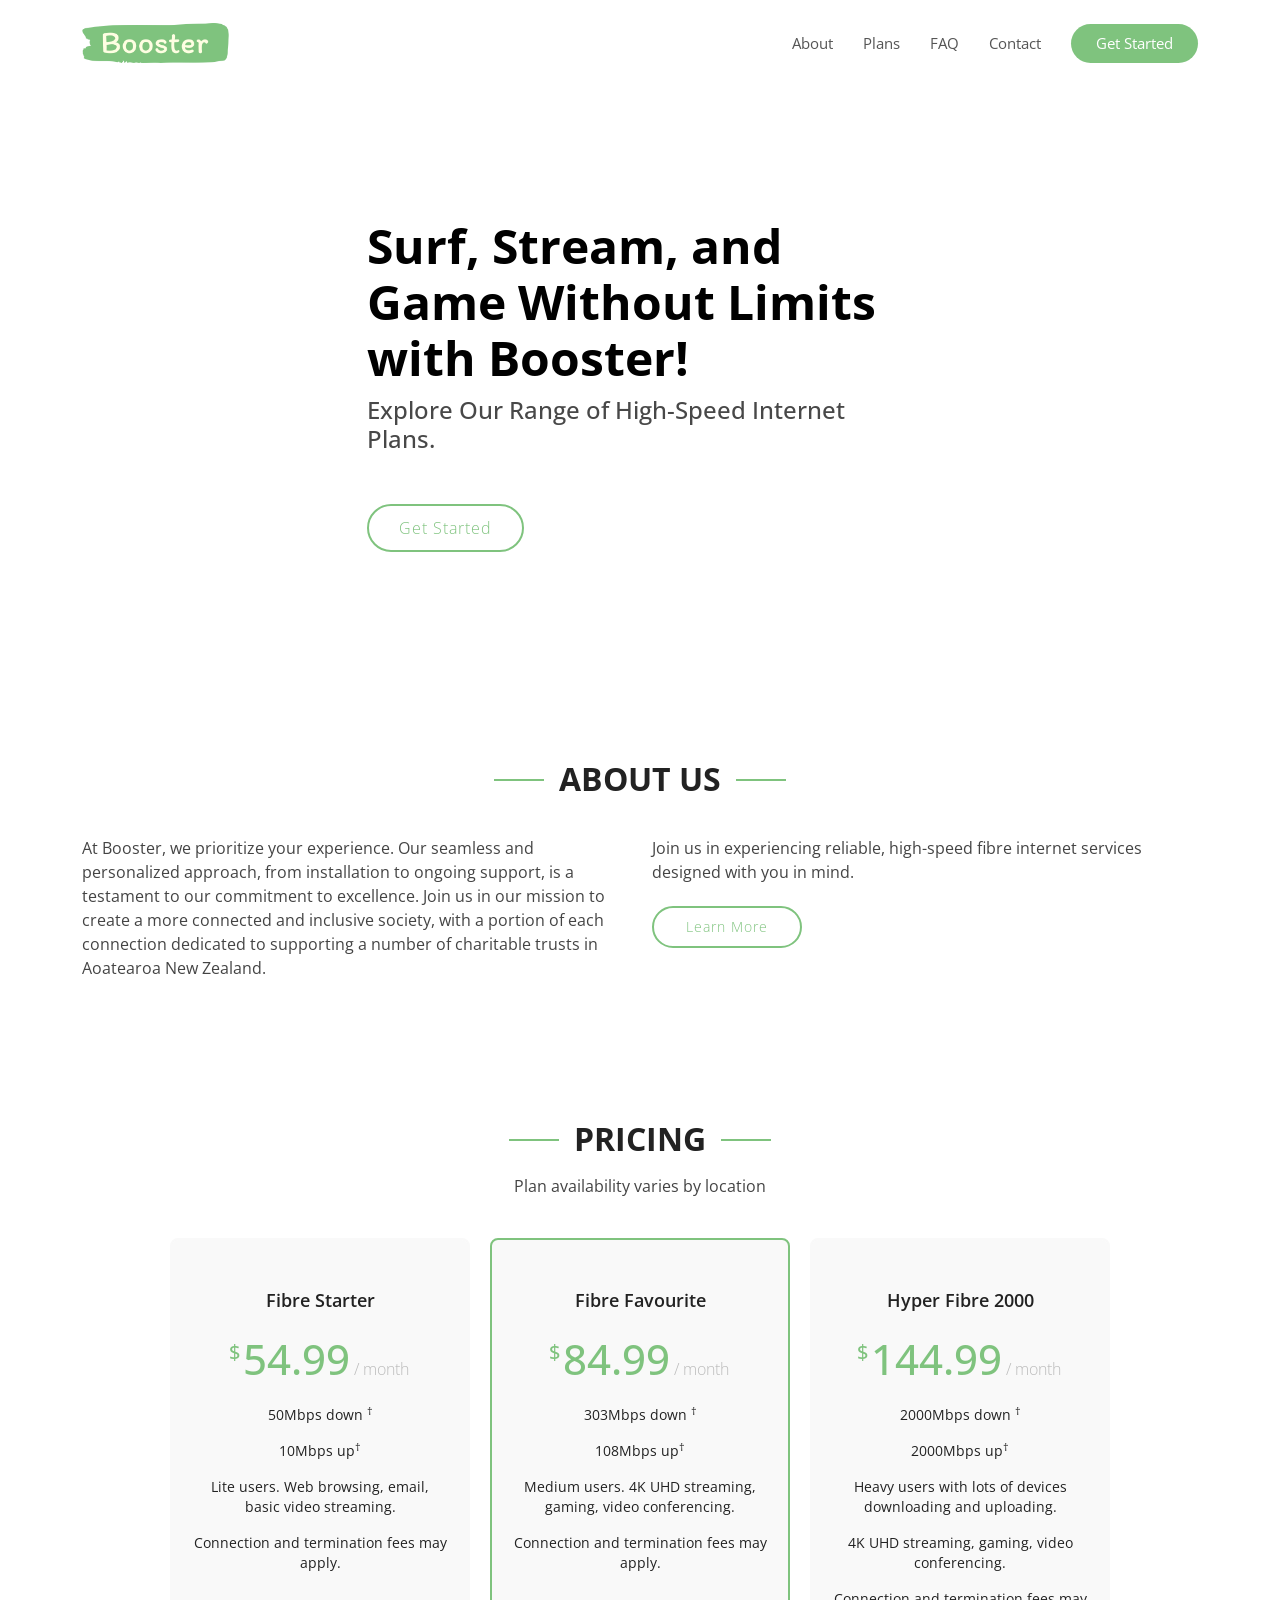
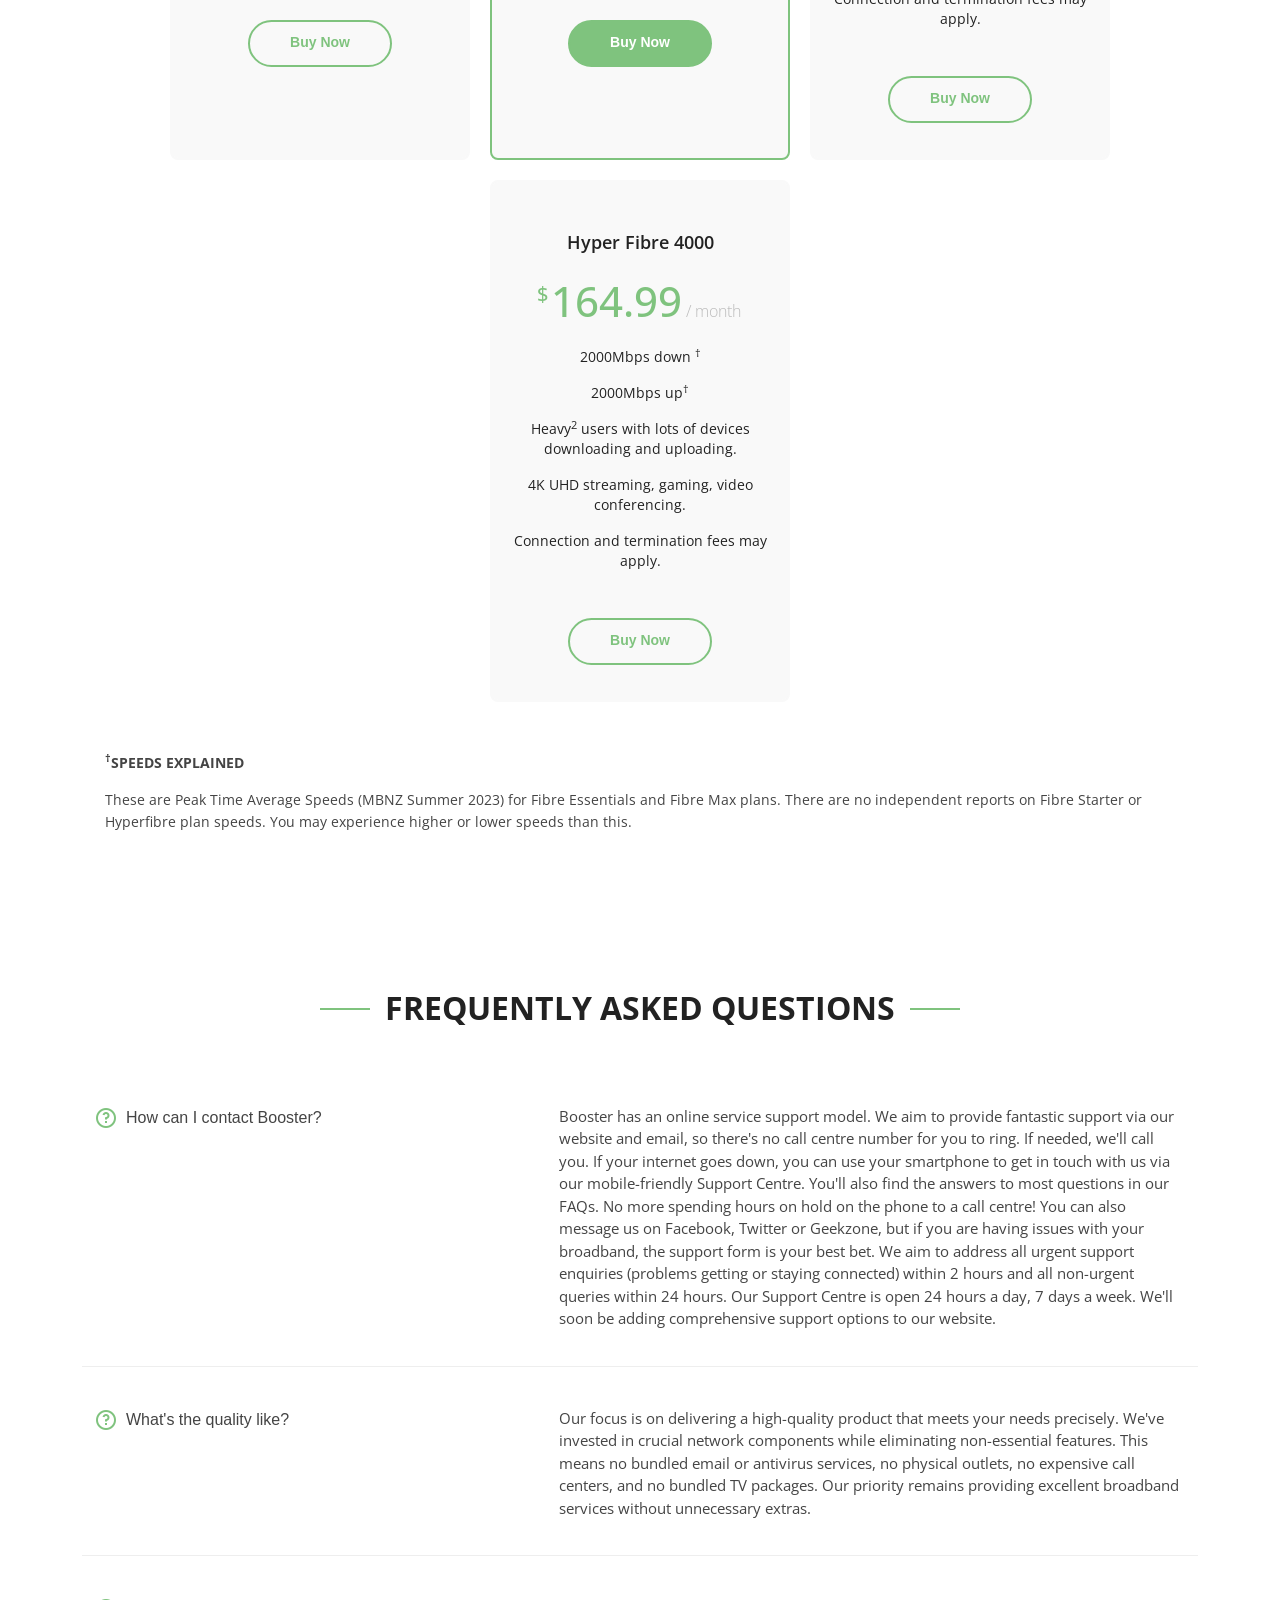
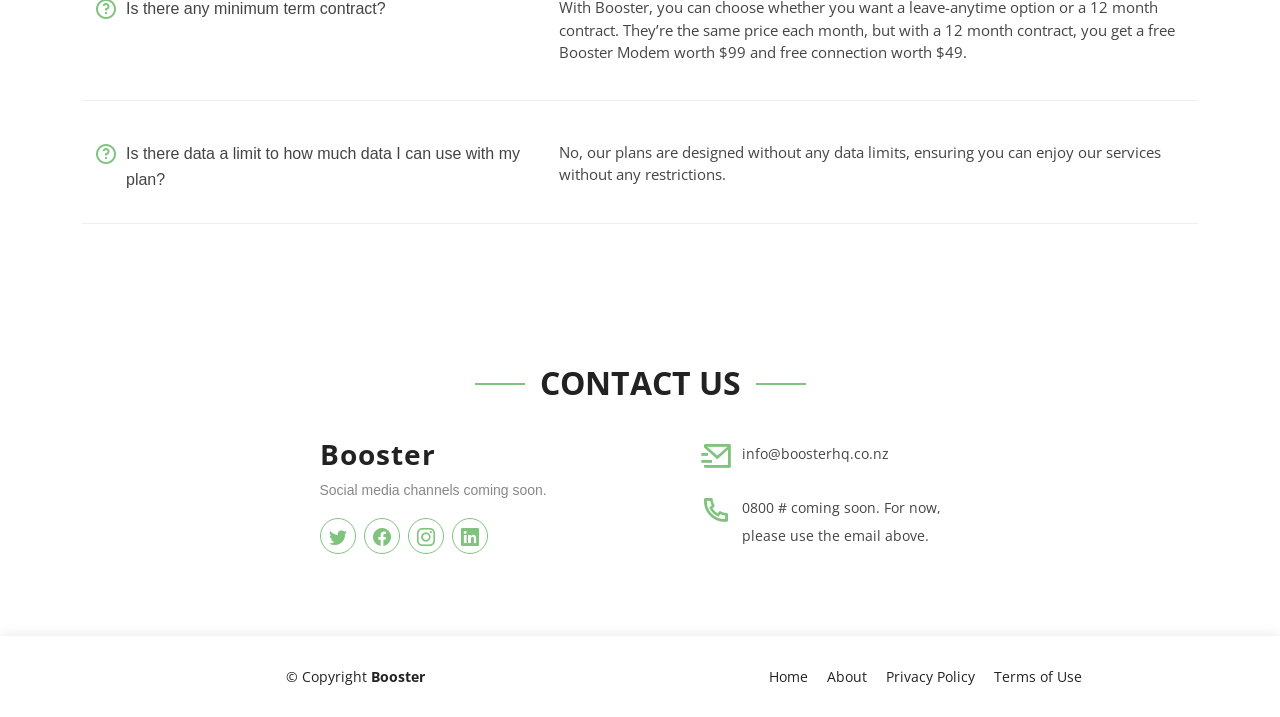
==== index.html @ fa2c6d2f "boiler plate" ====
<!DOCTYPE html>
<html lang="en">

<head>
  <meta charset="utf-8">
  <meta content="width=device-width, initial-scale=1.0" name="viewport">

  <title>Booster</title>
  <meta content="" name="description">
  <meta content="" name="keywords">

  <!-- Favicons -->
  <link href="assets/img/favicon.png" rel="icon">
  <link href="assets/img/apple-touch-icon.png" rel="apple-touch-icon">

  <!-- Google Fonts -->
  <link rel="preconnect" href="https://fonts.googleapis.com">
  <link rel="preconnect" href="https://fonts.gstatic.com" crossorigin>
  <link href="https://fonts.googleapis.com/css2?family=Itim&family=Open+Sans:ital@0;1&display=swap" rel="stylesheet">

  <!-- Vendor CSS Files -->
  <link href="assets/vendor/aos/aos.css" rel="stylesheet">
  <link href="assets/vendor/bootstrap/css/bootstrap.min.css" rel="stylesheet">
  <link href="assets/vendor/bootstrap-icons/bootstrap-icons.css" rel="stylesheet">
  <link href="assets/vendor/boxicons/css/boxicons.min.css" rel="stylesheet">
  <link href="assets/vendor/glightbox/css/glightbox.min.css" rel="stylesheet">
  <link href="assets/vendor/remixicon/remixicon.css" rel="stylesheet">
  <link href="assets/vendor/swiper/swiper-bundle.min.css" rel="stylesheet">

  <!-- Template Main CSS File -->
  <link href="assets/css/style.css" rel="stylesheet">

  <!-- =======================================================
  * Template Name: Booster
  * Updated: Sep 18 2023 with Bootstrap v5.3.2
  * Template URL: https://bootstrapmade.com/Booster-free-bootstrap-template/
  * Author: BootstrapMade.com
  * License: https://bootstrapmade.com/license/
  ======================================================== -->
</head>

<body>

  <!-- ======= Header ======= -->
  <header id="header" class="fixed-top d-flex align-items-center">
    <div class="container d-flex align-items-center justify-content-between">

      <div class="logo">
        <!-- <h1><a href="index.html">Booster</a></h1> -->
        <!-- Uncomment below if you prefer to use an image logo -->
        <a href="index.html"><img src="./assets/img/logo-no-background.png" class="img-fluid"></a>
      </div>

      <nav id="navbar" class="navbar">
        <ul>
          <li><a class="nav-link scrollto" href="#about">About</a></li>
          <li><a class="nav-link scrollto" href="#pricing">Plans</a></li>
          <li><a class="faq scrollto" href="#faq">FAQ</a></li>
          <li><a class="nav-link scrollto" href="#contact">Contact</a></li>
          <li><a class="getstarted scrollto" href="#about">Get Started</a></li>
        </ul>
        <i class="bi bi-list mobile-nav-toggle"></i>
      </nav><!-- .navbar -->

    </div>
  </header><!-- End Header -->

  <!-- ======= Hero Section ======= -->
  <section id="hero" class="d-flex align-items-center">

    <div class="container">
      <div class="row">
        <div class="col-lg-6 pt-5 pt-lg-0 order-2 order-lg-1 d-flex flex-column justify-content-center">
          <h1 data-aos="fade-up">Surf, Stream, and Game Without Limits with Booster!</h1>
          <h2 data-aos="fade-up" data-aos-delay="400">Explore Our Range of High-Speed Internet Plans.</h2>
          <div data-aos="fade-up" data-aos-delay="800">
            <a href="#about" class="btn-get-started scrollto">Get Started</a>
          </div>
        </div>
        <!-- <div class="col-lg-6 order-1 order-lg-2 hero-img" data-aos="fade-left" data-aos-delay="200">
          <img src="assets/img/hero-img.png" class="img-fluid animated" alt="">
        </div> -->
      </div>
    </div>

  </section><!-- End Hero -->

  <main id="main">
    <!-- ======= About Us Section ======= -->
    <section id="about" class="about">
      <div class="container">

        <div class="section-title" data-aos="fade-up">
          <h2>About Us</h2>
        </div>

        <div class="row content">
          <div class="col-lg-6" data-aos="fade-up" data-aos-delay="150">
            <p>
              At Booster, we prioritize your experience. Our seamless and personalized approach, from
              installation to ongoing support, is a testament to our commitment to excellence. Join us in our mission to
              create a more connected and inclusive society, with a portion of each connection dedicated to supporting
              a number of charitable trusts in Aoatearoa New Zealand.
            </p>
            <!-- <ul>
              <li><i class="ri-check-double-line"></i> With a focus on your needs, Booster ensures a
                seamless and personalized experience, from installation to ongoing support.</li>
              <li><i class="ri-check-double-line"></i> Our dedicated customer service team is committed to providing you
                with the best support and assistance throughout your journey with us.</li>
              <li><i class="ri-check-double-line"></i>Join us in our mission to bridge the digital divide and create a
                more inclusive society. With every new connection, we support a charitable trusts, amplifying the
                impact of our services beyond the realm of high-speed fiber internet.</li>
            </ul> -->
          </div>
          <div class="col-lg-6 pt-4 pt-lg-0" data-aos="fade-up" data-aos-delay="300">
            <p>
              <!-- Our seamless approach ensures a
              hassle-free customer journey from installation to ongoing support. -->
              Join us in experiencing reliable,
              high-speed fibre internet services designed with you in mind.
            </p>
            <a href="#" class="btn-learn-more">Learn More</a>
          </div>
        </div>

      </div>
    </section><!-- End About Us Section -->

    <!-- ======= Pricing Section ======= -->
    <section id="pricing" class="pricing">
      <div class="container">
        <div class="section-title">
          <h2>Pricing</h2>
          <p>Plan availability varies by location</p>
        </div>
        <div class="row">

          <div class="box" data-aos="zoom-in-right" data-aos-delay="200">
            <h3>Fibre Starter</h3>
            <h4><sup>$</sup>54.99<span> / month</span></h4>
            <ul>
              <li>50Mbps down <sup>†</sup> </li>
              <li>10Mbps up<sup>†</sup> </li>
              <li>Lite users. Web browsing, email, basic video streaming.</li>
              <li> Connection and termination fees may apply.</li>
            </ul>
            <div class="btn-wrap">
              <a href="#" class="btn-buy">Buy Now</a>
            </div>
          </div>

          <div class="box recommended" data-aos="zoom-in" data-aos-delay="100">
            <h3>Fibre Favourite</h3>
            <h4><sup>$</sup>84.99<span> / month</span></h4>
            <ul>
              <li>303Mbps down <sup>†</sup> </li>
              <li>108Mbps up<sup>†</sup> </li>
              <li>Medium users. 4K UHD streaming, gaming, video conferencing.</li>
              <li>Connection and termination fees may apply.</li>
            </ul>
            <div class="btn-wrap">
              <a href="#" class="btn-buy">Buy Now</a>
            </div>
          </div>

          <div class="box" data-aos="zoom-in" data-aos-delay="100">
            <h3>Hyper Fibre 2000</h3>
            <h4><sup>$</sup>144.99<span> / month</span></h4>
            <ul>
              <li>2000Mbps down <sup>†</sup> </li>
              <li>2000Mbps up<sup>†</sup> </li>
              <li>Heavy users with lots of devices downloading and uploading.</li>
              <li>4K UHD streaming, gaming, video conferencing. </li>
              <li>Connection and termination fees may apply.</li>
            </ul>
            <div class="btn-wrap">
              <a href="#" class="btn-buy">Buy Now</a>
            </div>
          </div>

          <div class="box" data-aos="zoom-in" data-aos-delay="100">
            <h3>Hyper Fibre 4000</h3>
            <h4><sup>$</sup>164.99<span> / month</span></h4>
            <ul>
              <li>2000Mbps down <sup>†</sup> </li>
              <li>2000Mbps up<sup>†</sup> </li>
              <li>Heavy<sup>2</sup> users with lots of devices downloading and uploading.</li>
              <li>4K UHD streaming, gaming, video conferencing. </li>
              <li>Connection and termination fees may apply.</li>
            </ul>
            <div class="btn-wrap">
              <a href="#" class="btn-buy">Buy Now</a>
            </div>
          </div>

        </div>
        <div class="plans-note">
          <p><strong><sup>†</sup>SPEEDS EXPLAINED</strong></p>
          <p>These are Peak Time Average Speeds (MBNZ Summer 2023) for Fibre Essentials and Fibre Max plans. There are
            no independent reports on Fibre Starter or Hyperfibre plan speeds. You may experience higher or lower speeds
            than this.</p>
        </div>
      </div>
    </section>
    <!-- End Pricing Section -->



    <!-- ======= F.A.Q Section ======= -->
    <section id="faq" class="faq">
      <div class="container">

        <div class="section-title" data-aos="fade-up">
          <h2>Frequently Asked Questions</h2>
        </div>

        <div class="row faq-item d-flex align-items-stretch" data-aos="fade-up" data-aos-delay="100">
          <div class="col-lg-5">
            <i class="ri-question-line"></i>
            <h4>How can I contact Booster?</h4>
          </div>
          <div class="col-lg-7">
            <p>
              Booster has an online service support model. We aim to provide fantastic support via our website and
              email, so there's no call centre number for you to ring. If needed, we'll call you.

              If your internet goes down, you can use your smartphone to get in touch with us via our mobile-friendly
              Support Centre. You'll also find the answers to most questions in our FAQs. No more spending hours on hold
              on the phone to a call centre!
              You can also message us on Facebook, Twitter or Geekzone, but if you are having issues with your
              broadband, the support form is your best bet. We aim to address all urgent support enquiries (problems
              getting or staying connected) within 2 hours and all non-urgent queries within 24 hours. Our Support
              Centre is open 24 hours a day, 7 days a week.

              We'll soon be adding comprehensive support options to our website.
            </p>
          </div>
        </div><!-- End F.A.Q Item-->

        <div class="row faq-item d-flex align-items-stretch" data-aos="fade-up" data-aos-delay="200">
          <div class="col-lg-5">
            <i class="ri-question-line"></i>
            <h4>What's the quality like?</h4>
          </div>
          <div class="col-lg-7">
            <p>
              Our focus is on delivering a high-quality product that meets your needs precisely. We've invested in
              crucial network components while eliminating non-essential features. This means no bundled
              email or antivirus services, no physical outlets, no expensive call centers, and no bundled TV packages.
              Our priority remains providing excellent broadband services without unnecessary extras.
            </p>
          </div>
        </div><!-- End F.A.Q Item-->

        <div class="row faq-item d-flex align-items-stretch" data-aos="fade-up" data-aos-delay="300">
          <div class="col-lg-5">
            <i class="ri-question-line"></i>
            <h4>Is there any minimum term contract?</h4>
          </div>
          <div class="col-lg-7">
            <p>
              With Booster, you can choose whether you want a leave-anytime option or a 12 month contract. They’re the
              same price each month, but with a 12 month contract, you get a free Booster Modem worth $99 and free
              connection worth $49.
            </p>
          </div>
        </div><!-- End F.A.Q Item-->

        <div class="row faq-item d-flex align-items-stretch" data-aos="fade-up" data-aos-delay="400">
          <div class="col-lg-5">
            <i class="ri-question-line"></i>
            <h4>Is there data a limit to how much data I can use with my plan?</h4>
          </div>
          <div class="col-lg-7">
            <p>
              No, our plans are designed without any data limits, ensuring you can enjoy our services without any
              restrictions.
            </p>
          </div>
        </div><!-- End F.A.Q Item-->



      </div>
    </section><!-- End F.A.Q Section -->

    <!-- ======= Contact Section ======= -->
    <section id="contact" class="contact">
      <div class="container">

        <div class="section-title" data-aos="fade-up">
          <h2>Contact Us</h2>
        </div>

        <div class="row">

          <div class="col-lg-4 col-md-6" data-aos="fade-up" data-aos-delay="100">
            <div class="contact-about">
              <h3>Booster</h3>
              <p>Social media channels coming soon.</p>
              <div class="social-links">
                <a href="#" class="twitter"><i class="bi bi-twitter"></i></a>
                <a href="#" class="facebook"><i class="bi bi-facebook"></i></a>
                <a href="#" class="instagram"><i class="bi bi-instagram"></i></a>
                <a href="#" class="linkedin"><i class="bi bi-linkedin"></i></a>
              </div>
            </div>
          </div>

          <div class="col-lg-3 col-md-6 mt-4 mt-md-0" data-aos="fade-up" data-aos-delay="200">
            <div class="info">
              <!-- <div>
                <i class="ri-map-pin-line"></i>
                <p>A108 Adam Street<br>New York, NY 535022</p>
              </div> -->

              <div>
                <i class="ri-mail-send-line"></i>
                <p>info@boosterhq.co.nz</p>
              </div>

              <div>
                <i class="ri-phone-line"></i>
                <p>0800 # coming soon. For now, please use the email above.</p>
              </div>

            </div>
          </div>


        </div>

      </div>
    </section><!-- End Contact Section -->

  </main><!-- End #main -->

  <!-- ======= Footer ======= -->
  <footer id="footer">
    <div class="container">
      <div class="row d-flex align-items-center">
        <div class="col-lg-6 text-lg-left text-center">
          <div class="copyright">
            &copy; Copyright <strong>Booster</strong>
          </div>
        </div>
        <div class="col-lg-6">
          <nav class="footer-links text-lg-right text-center pt-2 pt-lg-0">
            <a href="#intro" class="scrollto">Home</a>
            <a href="#about" class="scrollto">About</a>
            <a href="#">Privacy Policy</a>
            <a href="#">Terms of Use</a>
          </nav>
        </div>
      </div>
    </div>
  </footer><!-- End Footer -->

  <a href="#" class="back-to-top d-flex align-items-center justify-content-center"><i
      class="bi bi-arrow-up-short"></i></a>

  <!-- Vendor JS Files -->
  <script src="assets/vendor/purecounter/purecounter_vanilla.js"></script>
  <script src="assets/vendor/aos/aos.js"></script>
  <script src="assets/vendor/bootstrap/js/bootstrap.bundle.min.js"></script>
  <script src="assets/vendor/glightbox/js/glightbox.min.js"></script>
  <script src="assets/vendor/isotope-layout/isotope.pkgd.min.js"></script>
  <script src="assets/vendor/swiper/swiper-bundle.min.js"></script>
  <script src="assets/vendor/php-email-form/validate.js"></script>

  <!-- Template Main JS File -->
  <script src="assets/js/main.js"></script>

</body>

</html>
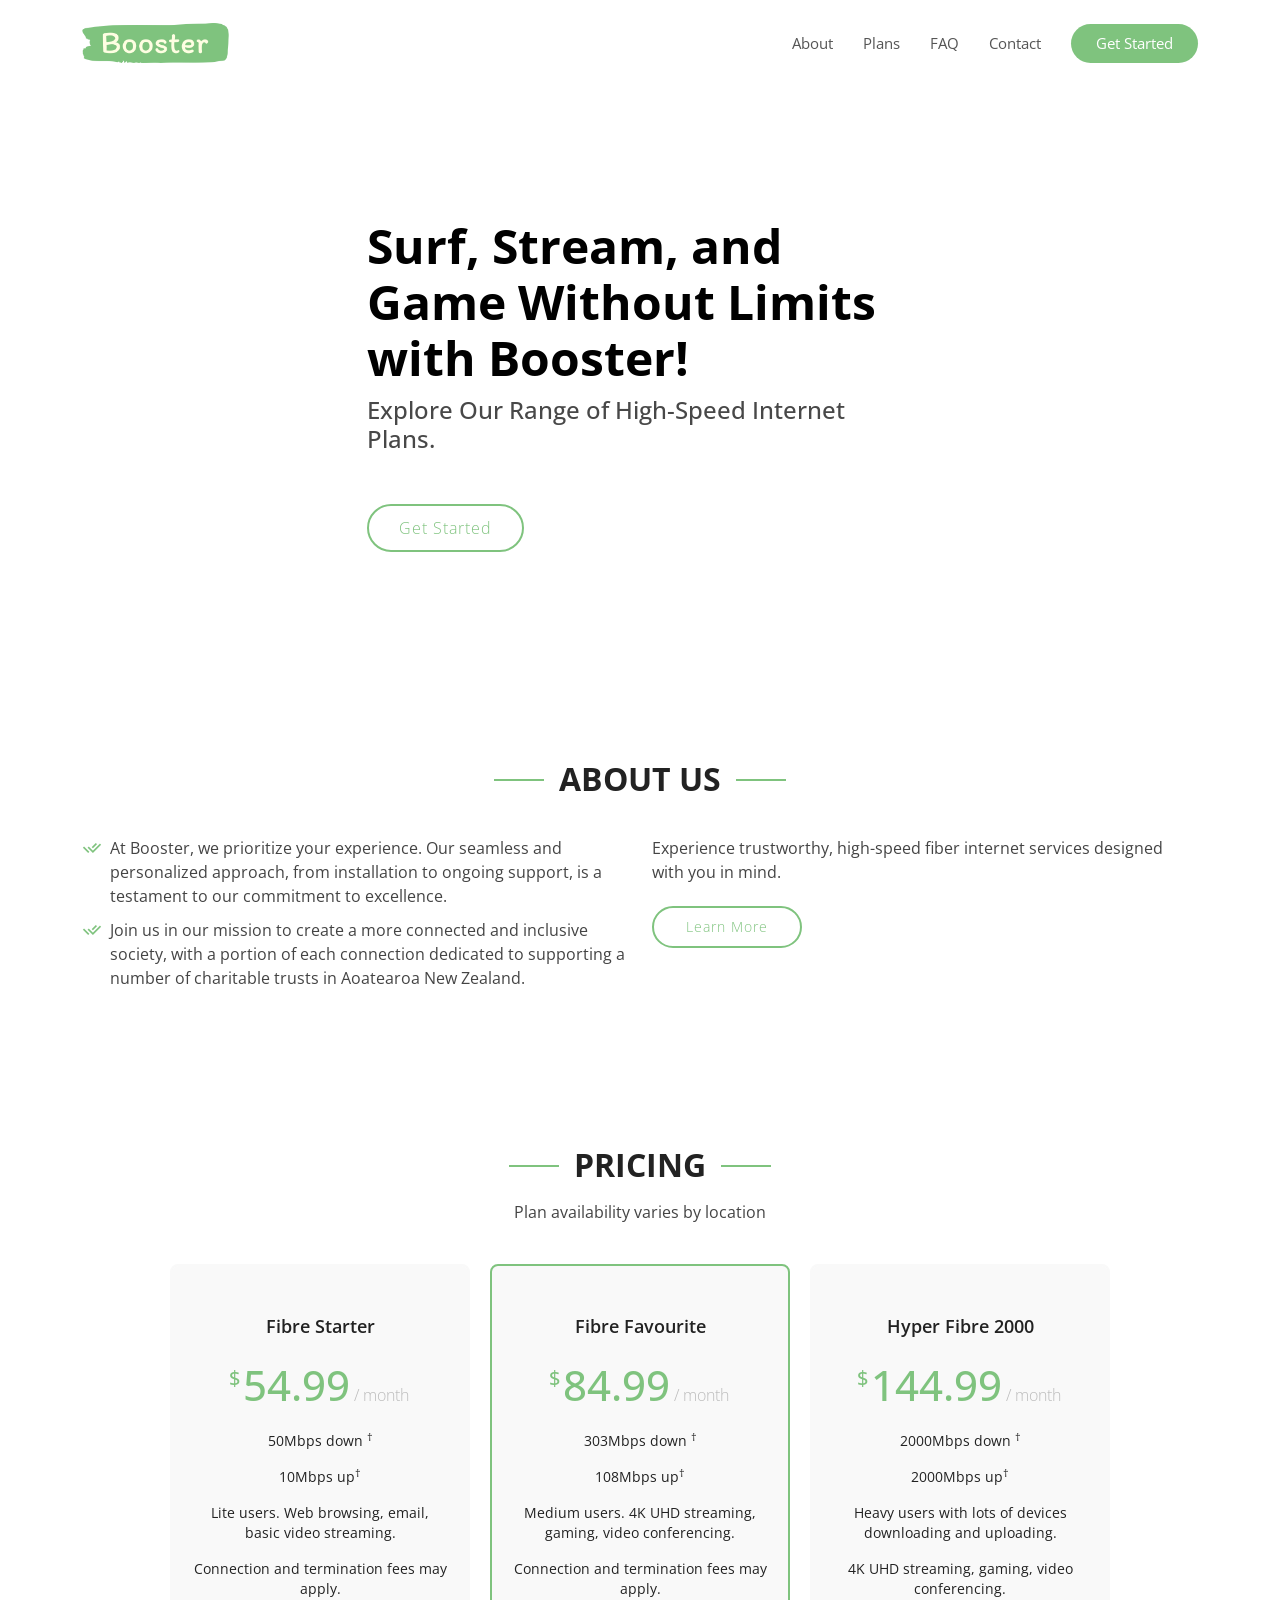
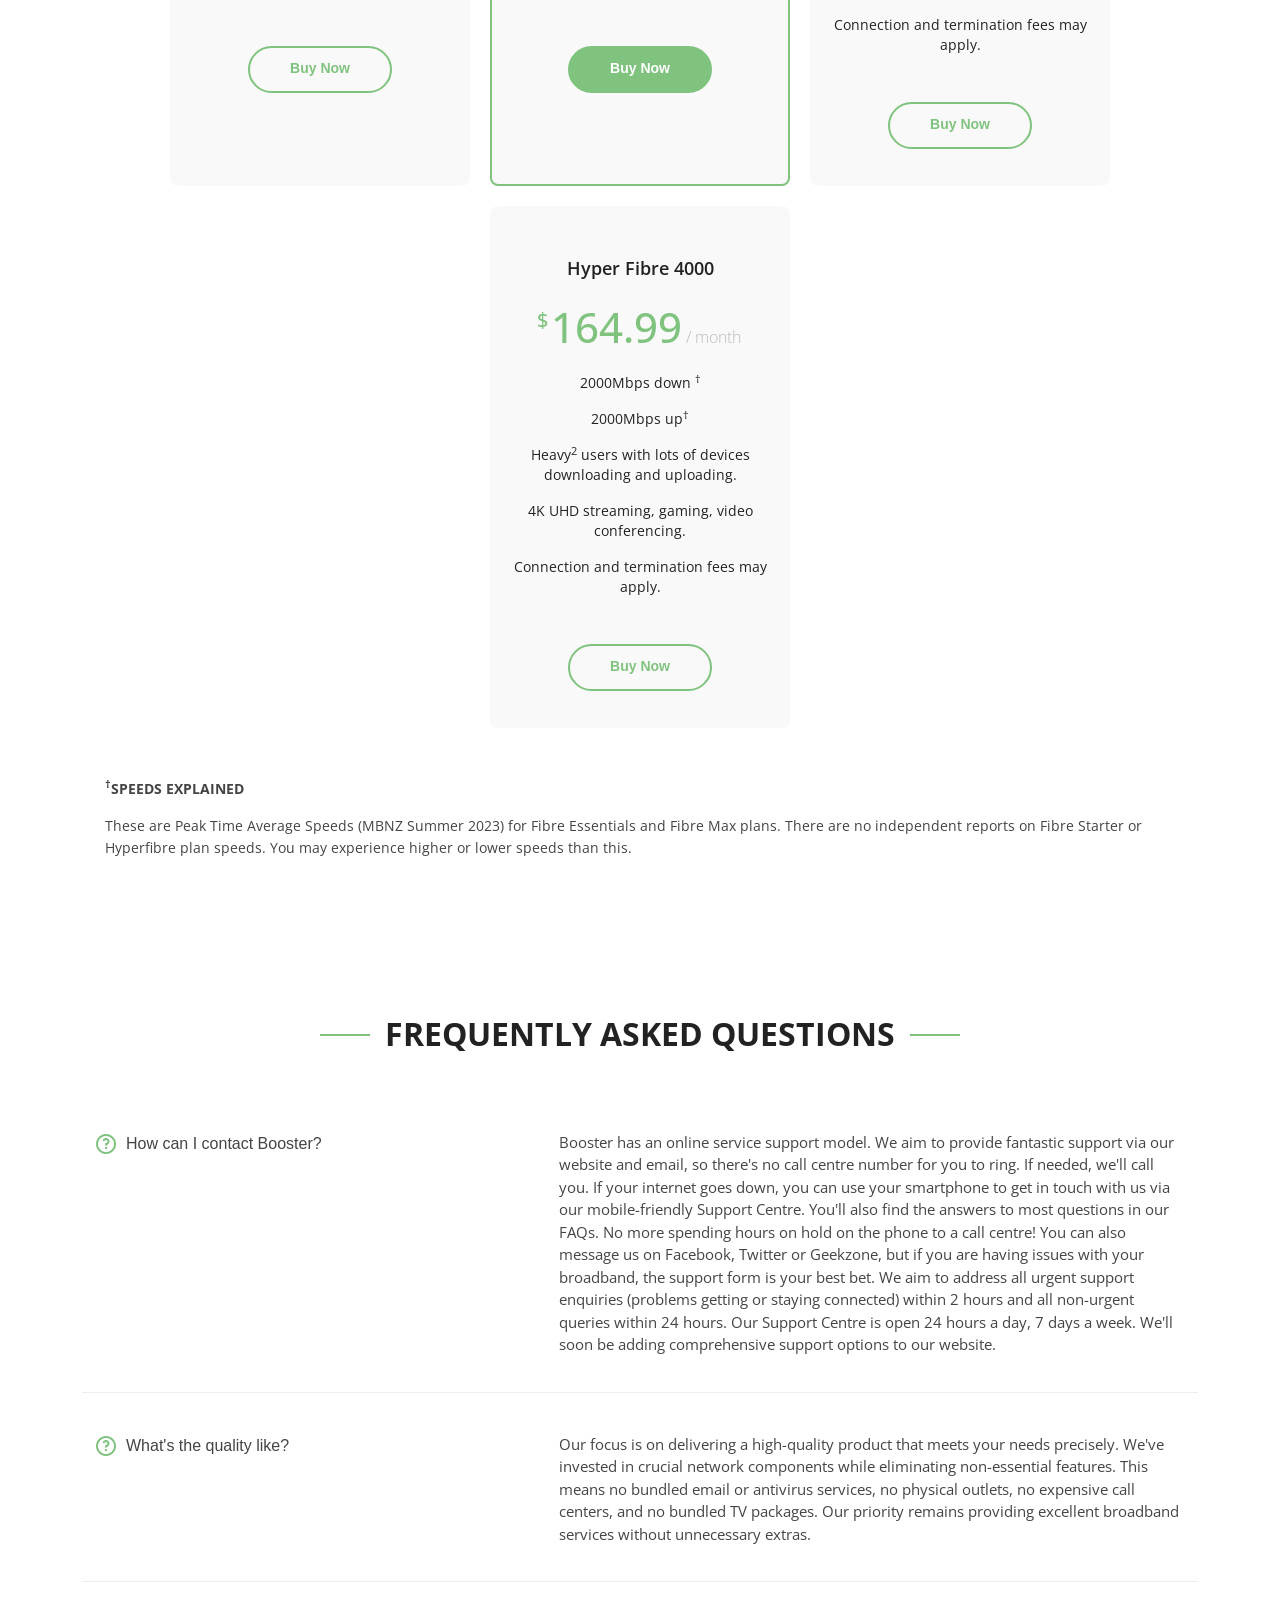
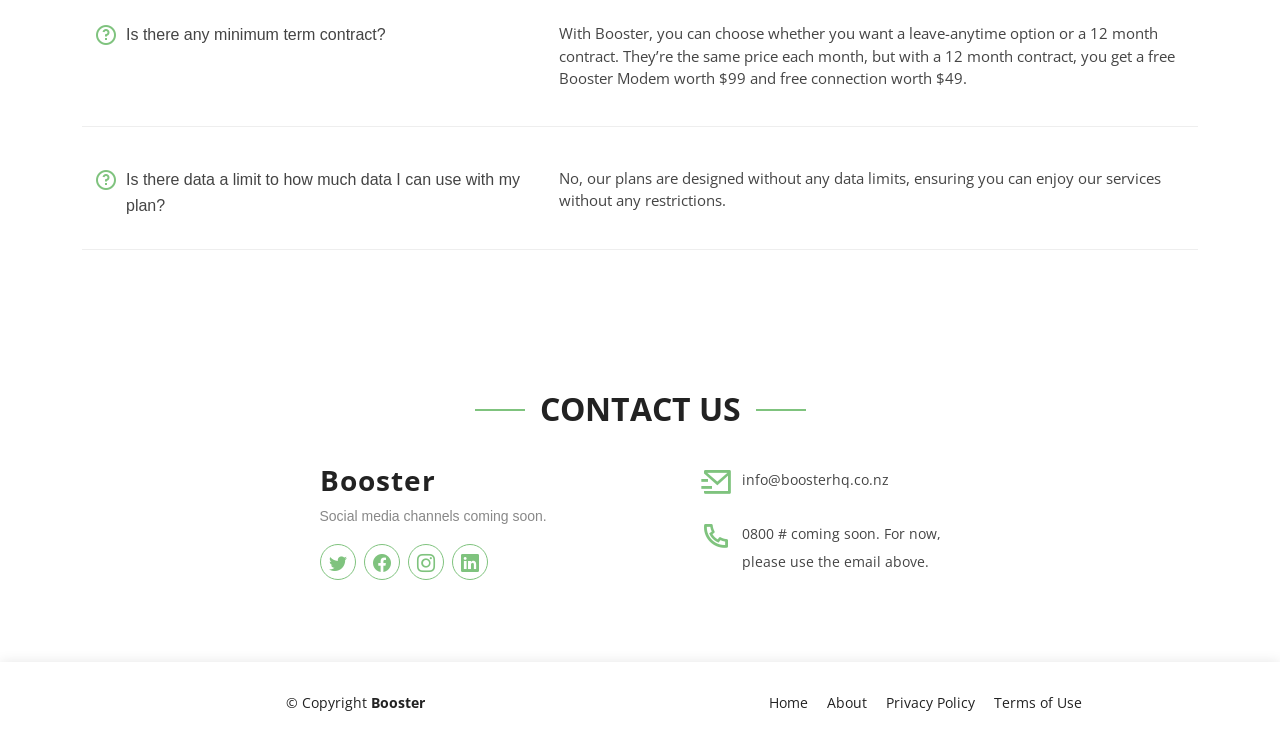
==== commit 9491f20c: "changed about us" ====
--- a/index.html
+++ b/index.html
@@ -57,7 +57,7 @@
           <li><a class="nav-link scrollto" href="#pricing">Plans</a></li>
           <li><a class="faq scrollto" href="#faq">FAQ</a></li>
           <li><a class="nav-link scrollto" href="#contact">Contact</a></li>
-          <li><a class="getstarted scrollto" href="#about">Get Started</a></li>
+          <li><a class="getstarted scrollto" href="#pricing">Get Started</a></li>
         </ul>
         <i class="bi bi-list mobile-nav-toggle"></i>
       </nav><!-- .navbar -->
@@ -74,7 +74,7 @@
           <h1 data-aos="fade-up">Surf, Stream, and Game Without Limits with Booster!</h1>
           <h2 data-aos="fade-up" data-aos-delay="400">Explore Our Range of High-Speed Internet Plans.</h2>
           <div data-aos="fade-up" data-aos-delay="800">
-            <a href="#about" class="btn-get-started scrollto">Get Started</a>
+            <a href="#pricing" class="btn-get-started scrollto">Get Started</a>
           </div>
         </div>
         <!-- <div class="col-lg-6 order-1 order-lg-2 hero-img" data-aos="fade-left" data-aos-delay="200">
@@ -96,30 +96,23 @@
 
         <div class="row content">
           <div class="col-lg-6" data-aos="fade-up" data-aos-delay="150">
-            <p>
-              At Booster, we prioritize your experience. Our seamless and personalized approach, from
-              installation to ongoing support, is a testament to our commitment to excellence. Join us in our mission to
-              create a more connected and inclusive society, with a portion of each connection dedicated to supporting
-              a number of charitable trusts in Aoatearoa New Zealand.
-            </p>
-            <!-- <ul>
-              <li><i class="ri-check-double-line"></i> With a focus on your needs, Booster ensures a
-                seamless and personalized experience, from installation to ongoing support.</li>
-              <li><i class="ri-check-double-line"></i> Our dedicated customer service team is committed to providing you
-                with the best support and assistance throughout your journey with us.</li>
-              <li><i class="ri-check-double-line"></i>Join us in our mission to bridge the digital divide and create a
-                more inclusive society. With every new connection, we support a charitable trusts, amplifying the
-                impact of our services beyond the realm of high-speed fiber internet.</li>
-            </ul> -->
+
+            <ul>
+              <li><i class="ri-check-double-line"></i> At Booster, we prioritize your experience. Our seamless and
+                personalized approach, from
+                installation to ongoing support, is a testament to our commitment to excellence.</li>
+              <li><i class="ri-check-double-line"></i> Join us in our mission to
+                create a more connected and inclusive society, with a portion of each connection dedicated to supporting
+                a number of charitable trusts in Aoatearoa New Zealand.</li>
+            </ul>
           </div>
           <div class="col-lg-6 pt-4 pt-lg-0" data-aos="fade-up" data-aos-delay="300">
             <p>
               <!-- Our seamless approach ensures a
               hassle-free customer journey from installation to ongoing support. -->
-              Join us in experiencing reliable,
-              high-speed fibre internet services designed with you in mind.
-            </p>
-            <a href="#" class="btn-learn-more">Learn More</a>
+              Experience trustworthy, high-speed fiber internet services designed with you in mind.
+            </p>
+            <a href="#pricing" class="btn-learn-more">Learn More</a>
           </div>
         </div>
 
--- a/assets/css/style.css
+++ b/assets/css/style.css
@@ -0,0 +1,1765 @@
+/*--------------------------------------------------------------
+# General
+--------------------------------------------------------------*/
+body {
+  font-family: "Open Sans", sans-serif;
+  color: #444444;
+}
+
+a {
+  color: #7fc37e;
+  text-decoration: none;
+}
+
+a:hover {
+  color: #5faee3;
+  text-decoration: none;
+}
+
+h1,
+h2,
+h3,
+h4,
+h5,
+h6 {
+  font-family: "Open Sans", sans-serif;
+}
+
+/*--------------------------------------------------------------
+# Back to top button
+--------------------------------------------------------------*/
+.back-to-top {
+  position: fixed;
+  visibility: hidden;
+  opacity: 0;
+  right: 15px;
+  bottom: 15px;
+  z-index: 996;
+  background: #7fc37e;
+  width: 40px;
+  height: 40px;
+  border-radius: 4px;
+  transition: all 0.4s;
+}
+
+.back-to-top i {
+  font-size: 28px;
+  color: #fff;
+  line-height: 0;
+}
+
+.back-to-top:hover {
+  background: #98d697;
+  color: #fff;
+}
+
+.back-to-top.active {
+  visibility: visible;
+  opacity: 1;
+}
+
+/*--------------------------------------------------------------
+# Disable AOS delay on mobile
+--------------------------------------------------------------*/
+@media screen and (max-width: 768px) {
+  [data-aos-delay] {
+    transition-delay: 0 !important;
+  }
+}
+
+/*--------------------------------------------------------------
+# Header
+--------------------------------------------------------------*/
+#header {
+  z-index: 997;
+  transition: all 0.5s;
+  padding: 22px 0;
+  background: #fff;
+}
+
+#header.header-scrolled {
+  box-shadow: 0px 2px 15px rgba(0, 0, 0, 0.1);
+  padding: 12px 0;
+}
+
+#header .logo h1 {
+  font-size: 30px;
+  margin: 0;
+  padding: 0;
+  line-height: 1;
+  font-weight: 700;
+  letter-spacing: 1px;
+}
+
+#header .logo h1 a,
+#header .logo h1 a:hover {
+  color: #222222;
+  text-decoration: none;
+}
+
+#header .logo img {
+  padding: 0;
+  margin: 0;
+  max-height: 40px;
+}
+
+/*--------------------------------------------------------------
+# Navigation Menu
+--------------------------------------------------------------*/
+/**
+* Desktop Navigation 
+*/
+.navbar {
+  padding: 0;
+}
+
+.navbar ul {
+  margin: 0;
+  padding: 0;
+  display: flex;
+  list-style: none;
+  align-items: center;
+}
+
+.navbar li {
+  position: relative;
+}
+
+.navbar a,
+.navbar a:focus {
+  display: flex;
+  align-items: center;
+  justify-content: space-between;
+  padding: 10px 0 10px 30px;
+  font-size: 15px;
+  font-weight: 400;
+  color: #555555;
+  white-space: nowrap;
+  transition: 0.3s;
+}
+
+.navbar a i,
+.navbar a:focus i {
+  font-size: 12px;
+  line-height: 0;
+  margin-left: 5px;
+}
+
+.navbar a:hover,
+.navbar .active,
+.navbar .active:focus,
+.navbar li:hover > a {
+  color: #7fc37e;
+}
+
+.navbar .getstarted,
+.navbar .getstarted:focus {
+  background: #7fc37e;
+  padding: 8px 25px;
+  margin-left: 30px;
+  border-radius: 50px;
+  color: #fff;
+}
+
+.navbar .getstarted:hover,
+.navbar .getstarted:focus:hover {
+  color: #fff;
+  background: #7fc37e;
+}
+
+.navbar .dropdown ul {
+  display: block;
+  position: absolute;
+  left: 30px;
+  top: calc(100% + 30px);
+  margin: 0;
+  padding: 10px 0;
+  z-index: 99;
+  opacity: 0;
+  visibility: hidden;
+  background: #fff;
+  box-shadow: 0px 0px 30px rgba(127, 137, 161, 0.25);
+  transition: 0.3s;
+  border-radius: 4px;
+}
+
+.navbar .dropdown ul li {
+  min-width: 200px;
+}
+
+.navbar .dropdown ul a {
+  padding: 10px 20px;
+  font-size: 14px;
+}
+
+.navbar .dropdown ul a i {
+  font-size: 12px;
+}
+
+.navbar .dropdown ul a:hover,
+.navbar .dropdown ul .active:hover,
+.navbar .dropdown ul li:hover > a {
+  color: #7fc37e;
+}
+
+.navbar .dropdown:hover > ul {
+  opacity: 1;
+  top: 100%;
+  visibility: visible;
+}
+
+.navbar .dropdown .dropdown ul {
+  top: 0;
+  left: calc(100% - 30px);
+  visibility: hidden;
+}
+
+.navbar .dropdown .dropdown:hover > ul {
+  opacity: 1;
+  top: 0;
+  left: 100%;
+  visibility: visible;
+}
+
+@media (max-width: 1366px) {
+  .navbar .dropdown .dropdown ul {
+    left: -90%;
+  }
+
+  .navbar .dropdown .dropdown:hover > ul {
+    left: -100%;
+  }
+}
+
+/**
+* Mobile Navigation 
+*/
+.mobile-nav-toggle {
+  color: #222222;
+  font-size: 28px;
+  cursor: pointer;
+  display: none;
+  line-height: 0;
+  transition: 0.5s;
+}
+
+.mobile-nav-toggle.bi-x {
+  color: #fff;
+}
+
+@media (max-width: 991px) {
+  .mobile-nav-toggle {
+    display: block;
+  }
+
+  .navbar ul {
+    display: none;
+  }
+}
+
+.navbar-mobile {
+  position: fixed;
+  overflow: hidden;
+  top: 0;
+  right: 0;
+  left: 0;
+  bottom: 0;
+  background: rgba(9, 9, 9, 0.9);
+  transition: 0.3s;
+  z-index: 999;
+}
+
+.navbar-mobile .mobile-nav-toggle {
+  position: absolute;
+  top: 15px;
+  right: 15px;
+}
+
+.navbar-mobile ul {
+  display: block;
+  position: absolute;
+  top: 55px;
+  right: 15px;
+  bottom: 15px;
+  left: 15px;
+  padding: 10px 0;
+  border-radius: 8px;
+  background-color: #fff;
+  overflow-y: auto;
+  transition: 0.3s;
+}
+
+.navbar-mobile a,
+.navbar-mobile a:focus {
+  padding: 10px 20px;
+  font-size: 15px;
+  color: #222222;
+}
+
+.navbar-mobile a:hover,
+.navbar-mobile .active,
+.navbar-mobile li:hover > a {
+  color: #7fc37e;
+}
+
+.navbar-mobile .getstarted,
+.navbar-mobile .getstarted:focus {
+  margin: 15px;
+}
+
+.navbar-mobile .dropdown ul {
+  position: static;
+  display: none;
+  margin: 10px 20px;
+  padding: 10px 0;
+  z-index: 99;
+  opacity: 1;
+  visibility: visible;
+  background: #fff;
+  box-shadow: 0px 0px 30px rgba(127, 137, 161, 0.25);
+}
+
+.navbar-mobile .dropdown ul li {
+  min-width: 200px;
+}
+
+.navbar-mobile .dropdown ul a {
+  padding: 10px 20px;
+}
+
+.navbar-mobile .dropdown ul a i {
+  font-size: 12px;
+}
+
+.navbar-mobile .dropdown ul a:hover,
+.navbar-mobile .dropdown ul .active:hover,
+.navbar-mobile .dropdown ul li:hover > a {
+  color: #7fc37e;
+}
+
+.navbar-mobile .dropdown > .dropdown-active {
+  display: block;
+}
+
+/*--------------------------------------------------------------
+# Hero Section
+--------------------------------------------------------------*/
+#hero {
+  width: 100%;
+  height: 70vh;
+  margin-top: 70px;
+}
+
+#hero h1 {
+  margin: 0 0 10px 0;
+  font-size: 48px;
+  font-weight: 700;
+  line-height: 56px;
+  color: black;
+}
+
+#hero h2 {
+  color: #484848;
+  margin-bottom: 50px;
+  font-size: 24px;
+}
+
+#hero .btn-get-started {
+  font-family: "Open Sans", sans-serif;
+  font-weight: 300;
+  font-size: 16px;
+  letter-spacing: 1px;
+  display: inline-block;
+  padding: 10px 30px;
+  border-radius: 50px;
+  transition: 0.5s;
+  color: #7fc37e;
+  border: 2px solid #7fc37e;
+}
+
+#hero .btn-get-started:hover {
+  background: #7fc37e;
+  color: #fff;
+}
+
+#hero .animated {
+  animation: up-down 2s ease-in-out infinite alternate-reverse both;
+}
+
+@media (min-width: 1024px) {
+  #hero {
+    background-attachment: fixed;
+  }
+}
+
+@media (max-width: 991px) {
+  #hero {
+    height: 100vh;
+  }
+
+  #hero .animated {
+    animation: none;
+  }
+
+  #hero .hero-img {
+    text-align: center;
+  }
+
+  #hero .hero-img img {
+    width: 50%;
+  }
+}
+
+@media (max-width: 768px) {
+  #hero {
+    margin-top: 20px;
+  }
+
+  #hero h1 {
+    font-size: 28px;
+    line-height: 36px;
+  }
+
+  #hero h2 {
+    font-size: 18px;
+    line-height: 24px;
+    margin-bottom: 30px;
+  }
+
+  #hero .hero-img img {
+    width: 70%;
+  }
+}
+
+@media (max-width: 575px) {
+  #hero .hero-img img {
+    width: 80%;
+  }
+}
+
+@keyframes up-down {
+  0% {
+    transform: translateY(10px);
+  }
+
+  100% {
+    transform: translateY(-10px);
+  }
+}
+
+/*--------------------------------------------------------------
+# Sections General
+--------------------------------------------------------------*/
+section {
+  padding: 60px 0;
+  overflow: hidden;
+}
+
+.section-bg {
+  background-color: #f7fbfe;
+}
+
+.section-title {
+  text-align: center;
+  padding-bottom: 30px;
+}
+
+.section-title h2 {
+  font-size: 32px;
+  font-weight: bold;
+  text-transform: uppercase;
+  position: relative;
+  color: #222222;
+}
+
+.section-title h2::before,
+.section-title h2::after {
+  content: "";
+  width: 50px;
+  height: 2px;
+  background: #7fc37e;
+  display: inline-block;
+}
+
+.section-title h2::before {
+  margin: 0 15px 10px 0;
+}
+
+.section-title h2::after {
+  margin: 0 0 10px 15px;
+}
+
+.section-title p {
+  margin: 15px 0 0 0;
+}
+
+/*--------------------------------------------------------------
+# Clients
+--------------------------------------------------------------*/
+.clients {
+  background: #f3f9fd;
+  padding: 10px 0;
+  text-align: center;
+}
+
+.clients .col-lg-2 {
+  display: flex;
+  align-items: center;
+  justify-content: center;
+}
+
+.clients img {
+  width: 50%;
+  filter: grayscale(100);
+  transition: all 0.4s ease-in-out;
+  display: inline-block;
+  padding: 10px 0;
+}
+
+.clients img:hover {
+  filter: none;
+  transform: scale(1.1);
+}
+
+@media (max-width: 768px) {
+  .clients img {
+    width: 40%;
+  }
+}
+
+@media (max-width: 575px) {
+  .clients img {
+    width: 30%;
+  }
+}
+
+/*--------------------------------------------------------------
+# About Us
+--------------------------------------------------------------*/
+.about .content h3 {
+  font-weight: 600;
+  font-size: 26px;
+}
+
+.about .content ul {
+  list-style: none;
+  padding: 0;
+}
+
+.about .content ul li {
+  padding-left: 28px;
+  position: relative;
+}
+
+.about .content ul li + li {
+  margin-top: 10px;
+}
+
+.about .content ul i {
+  position: absolute;
+  left: 0;
+  top: 2px;
+  font-size: 20px;
+  color: #7fc37e;
+  line-height: 1;
+}
+
+.about .content p:last-child {
+  margin-bottom: 0;
+}
+
+.about .content .btn-learn-more {
+  font-family: "Open Sans", sans-serif;
+  font-weight: 200;
+  font-size: 14px;
+  letter-spacing: 1px;
+  display: inline-block;
+  padding: 12px 32px;
+  border-radius: 50px;
+  transition: 0.3s;
+  line-height: 1;
+  color: #7fc37e;
+  animation-delay: 0.8s;
+  margin-top: 6px;
+  border: 2px solid #7fc37e;
+}
+
+.about .content .btn-learn-more:hover {
+  background: #7fc37e;
+  color: #fff;
+  text-decoration: none;
+}
+
+/*--------------------------------------------------------------
+# Counts
+--------------------------------------------------------------*/
+.counts {
+  padding-top: 0;
+}
+
+.counts .content {
+  padding: 0;
+}
+
+.counts .content h3 {
+  font-weight: 700;
+  font-size: 34px;
+  color: #222222;
+}
+
+.counts .content p {
+  margin-bottom: 0;
+}
+
+.counts .content .count-box {
+  padding: 20px 0;
+  width: 100%;
+}
+
+.counts .content .count-box i {
+  display: block;
+  font-size: 36px;
+  color: #7fc37e;
+  float: left;
+  line-height: 0;
+}
+
+.counts .content .count-box span {
+  font-size: 36px;
+  line-height: 30px;
+  display: block;
+  font-weight: 700;
+  color: #222222;
+  margin-left: 50px;
+}
+
+.counts .content .count-box p {
+  padding: 15px 0 0 0;
+  margin: 0 0 0 50px;
+  font-family: "Raleway", sans-serif;
+  font-size: 14px;
+  color: #484848;
+}
+
+.counts .content .count-box a {
+  font-weight: 600;
+  display: block;
+  margin-top: 20px;
+  color: #484848;
+  font-size: 15px;
+  font-family: "Poppins", sans-serif;
+  transition: ease-in-out 0.3s;
+}
+
+.counts .content .count-box a:hover {
+  color: #6f6f6f;
+}
+
+@media (max-width: 1024px) {
+  .counts .image {
+    text-align: center;
+  }
+
+  .counts .image img {
+    max-width: 70%;
+  }
+}
+
+@media (max-width: 667px) {
+  .counts .image img {
+    max-width: 100%;
+  }
+}
+
+/*--------------------------------------------------------------
+# Services
+--------------------------------------------------------------*/
+.services .icon-box {
+  padding: 30px;
+  position: relative;
+  overflow: hidden;
+  background: #fff;
+  box-shadow: 0 0 29px 0 rgba(68, 88, 144, 0.12);
+  transition: all 0.3s ease-in-out;
+  border-radius: 8px;
+  z-index: 1;
+}
+
+.services .icon-box::before {
+  content: "";
+  position: absolute;
+  background: #e1f0fa;
+  right: -60px;
+  top: -40px;
+  width: 100px;
+  height: 100px;
+  border-radius: 50px;
+  transition: all 0.3s;
+  z-index: -1;
+}
+
+.services .icon-box:hover::before {
+  background: #7fc37e;
+  right: 0;
+  top: 0;
+  width: 100%;
+  height: 100%;
+  border-radius: 0px;
+}
+
+.services .icon {
+  margin: 0 auto 20px auto;
+  padding-top: 10px;
+  display: inline-block;
+  text-align: center;
+  border-radius: 50%;
+  width: 60px;
+  height: 60px;
+  background: #7fc37e;
+  transition: all 0.3s ease-in-out;
+}
+
+.services .icon i {
+  font-size: 36px;
+  line-height: 1;
+  color: #fff;
+}
+
+.services .title {
+  font-weight: 700;
+  margin-bottom: 15px;
+  font-size: 18px;
+}
+
+.services .title a {
+  color: #111;
+}
+
+.services .description {
+  font-size: 15px;
+  line-height: 28px;
+  margin-bottom: 0;
+}
+
+.services .icon-box:hover .title a,
+.services .icon-box:hover .description {
+  color: #fff;
+}
+
+.services .icon-box:hover .icon {
+  background: #fff;
+}
+
+.services .icon-box:hover .icon i {
+  color: #7fc37e;
+}
+
+/*--------------------------------------------------------------
+# More Services
+--------------------------------------------------------------*/
+.more-services {
+  padding-top: 20px;
+}
+
+.more-services .card {
+  border: 0;
+  padding: 160px 20px 20px 20px;
+  position: relative;
+  width: 100%;
+  background-size: cover;
+  background-repeat: no-repeat;
+  background-position: center center;
+}
+
+.more-services .card-body {
+  z-index: 10;
+  background: rgba(255, 255, 255, 0.9);
+  padding: 15px 30px;
+  box-shadow: 0px 2px 15px rgba(0, 0, 0, 0.1);
+  transition: 0.3s;
+  transition: ease-in-out 0.4s;
+  border-radius: 5px;
+}
+
+.more-services .card-title {
+  font-weight: 700;
+  text-align: center;
+  margin-bottom: 15px;
+}
+
+.more-services .card-title a {
+  color: #222222;
+}
+
+.more-services .card-text {
+  color: #5e5e5e;
+}
+
+.more-services .read-more a {
+  color: #777777;
+  text-transform: uppercase;
+  font-weight: 600;
+  font-size: 12px;
+  transition: 0.4s;
+}
+
+.more-services .read-more a:hover {
+  text-decoration: underline;
+}
+
+.more-services .card:hover .card-body {
+  background: #7fc37e;
+}
+
+.more-services .card:hover .read-more a,
+.more-services .card:hover .card-title,
+.more-services .card:hover .card-title a,
+.more-services .card:hover .card-text {
+  color: #fff;
+}
+
+/*--------------------------------------------------------------
+# Features
+--------------------------------------------------------------*/
+.features .icon-box {
+  display: flex;
+  align-items: center;
+  padding: 20px;
+  background: #f6f6f6;
+  transition: ease-in-out 0.3s;
+}
+
+.features .icon-box i {
+  font-size: 32px;
+  padding-right: 10px;
+  line-height: 1;
+}
+
+.features .icon-box h3 {
+  font-weight: 700;
+  margin: 0;
+  padding: 0;
+  line-height: 1;
+  font-size: 16px;
+}
+
+.features .icon-box h3 a {
+  color: #222222;
+  transition: ease-in-out 0.3s;
+}
+
+.features .icon-box h3 a:hover {
+  color: #7fc37e;
+}
+
+.features .icon-box:hover {
+  background: #eef7fc;
+}
+
+/*--------------------------------------------------------------
+# Testimonials
+--------------------------------------------------------------*/
+.testimonials .testimonial-wrap {
+  padding-left: 50px;
+}
+
+.testimonials .testimonials-carousel,
+.testimonials .testimonials-slider {
+  overflow: hidden;
+}
+
+.testimonials .testimonial-item {
+  box-sizing: content-box;
+  padding: 30px 30px 30px 60px;
+  margin: 30px 15px;
+  min-height: 200px;
+  box-shadow: 0px 2px 12px rgba(0, 0, 0, 0.08);
+  position: relative;
+  background: #fff;
+}
+
+.testimonials .testimonial-item .testimonial-img {
+  width: 90px;
+  border-radius: 10px;
+  border: 6px solid #fff;
+  position: absolute;
+  left: -45px;
+}
+
+.testimonials .testimonial-item h3 {
+  font-size: 18px;
+  font-weight: bold;
+  margin: 10px 0 5px 0;
+  color: #111;
+}
+
+.testimonials .testimonial-item h4 {
+  font-size: 14px;
+  color: #999;
+  margin: 0;
+}
+
+.testimonials .testimonial-item .quote-icon-left,
+.testimonials .testimonial-item .quote-icon-right {
+  color: #e1f0fa;
+  font-size: 26px;
+}
+
+.testimonials .testimonial-item .quote-icon-left {
+  display: inline-block;
+  left: -5px;
+  position: relative;
+}
+
+.testimonials .testimonial-item .quote-icon-right {
+  display: inline-block;
+  right: -5px;
+  position: relative;
+  top: 10px;
+}
+
+.testimonials .testimonial-item p {
+  font-style: italic;
+  margin: 15px auto 15px auto;
+}
+
+.testimonials .swiper-pagination {
+  margin-top: 20px;
+  position: relative;
+}
+
+.testimonials .swiper-pagination .swiper-pagination-bullet {
+  width: 12px;
+  height: 12px;
+  background-color: #fff;
+  opacity: 1;
+  border: 1px solid #7fc37e;
+}
+
+.testimonials .swiper-pagination .swiper-pagination-bullet-active {
+  background-color: #7fc37e;
+}
+
+@media (max-width: 767px) {
+  .testimonials .testimonial-wrap {
+    padding-left: 0;
+  }
+
+  .testimonials .testimonials-carousel,
+  .testimonials .testimonials-slider {
+    overflow: hidden;
+  }
+
+  .testimonials .testimonial-item {
+    padding: 30px;
+    margin: 15px;
+  }
+
+  .testimonials .testimonial-item .testimonial-img {
+    position: static;
+    left: auto;
+  }
+}
+
+/*--------------------------------------------------------------
+# Portfolio
+--------------------------------------------------------------*/
+.portfolio .portfolio-item {
+  margin-bottom: 30px;
+}
+
+.portfolio #portfolio-flters {
+  padding: 0;
+  margin: 0 auto 20px auto;
+  list-style: none;
+  text-align: center;
+}
+
+.portfolio #portfolio-flters li {
+  cursor: pointer;
+  display: inline-block;
+  padding: 8px 15px 10px 15px;
+  font-size: 14px;
+  font-weight: 600;
+  line-height: 1;
+  text-transform: uppercase;
+  color: #222222;
+  margin-bottom: 5px;
+  transition: all 0.3s ease-in-out;
+  border-radius: 3px;
+}
+
+.portfolio #portfolio-flters li:hover,
+.portfolio #portfolio-flters li.filter-active {
+  color: #fff;
+  background: #7fc37e;
+}
+
+.portfolio #portfolio-flters li:last-child {
+  margin-right: 0;
+}
+
+.portfolio .portfolio-wrap {
+  transition: 0.3s;
+  position: relative;
+  overflow: hidden;
+  z-index: 1;
+  background: rgba(34, 34, 34, 0.6);
+}
+
+.portfolio .portfolio-wrap::before {
+  content: "";
+  background: rgba(34, 34, 34, 0.6);
+  position: absolute;
+  left: 0;
+  right: 0;
+  top: 0;
+  bottom: 0;
+  transition: all ease-in-out 0.3s;
+  z-index: 2;
+  opacity: 0;
+}
+
+.portfolio .portfolio-wrap img {
+  transition: all ease-in-out 0.3s;
+}
+
+.portfolio .portfolio-wrap .portfolio-info {
+  opacity: 0;
+  position: absolute;
+  top: 0;
+  left: 0;
+  right: 0;
+  bottom: 0;
+  z-index: 3;
+  transition: all ease-in-out 0.3s;
+  display: flex;
+  flex-direction: column;
+  justify-content: flex-end;
+  align-items: flex-start;
+  padding: 20px;
+}
+
+.portfolio .portfolio-wrap .portfolio-info h4 {
+  font-size: 20px;
+  color: #fff;
+  font-weight: 600;
+}
+
+.portfolio .portfolio-wrap .portfolio-info p {
+  color: rgba(255, 255, 255, 0.7);
+  font-size: 14px;
+  text-transform: uppercase;
+  padding: 0;
+  margin: 0;
+  font-style: italic;
+}
+
+.portfolio .portfolio-wrap .portfolio-links {
+  text-align: center;
+  z-index: 4;
+}
+
+.portfolio .portfolio-wrap .portfolio-links a {
+  color: #fff;
+  margin: 0 5px 0 0;
+  font-size: 28px;
+  display: inline-block;
+  transition: 0.3s;
+}
+
+.portfolio .portfolio-wrap .portfolio-links a:hover {
+  color: #7fc37e;
+}
+
+.portfolio .portfolio-wrap:hover::before {
+  opacity: 1;
+}
+
+.portfolio .portfolio-wrap:hover img {
+  transform: scale(1.2);
+}
+
+.portfolio .portfolio-wrap:hover .portfolio-info {
+  opacity: 1;
+}
+
+/*--------------------------------------------------------------
+# Portfolio Details
+--------------------------------------------------------------*/
+.portfolio-details {
+  padding-top: 40px;
+}
+
+.portfolio-details .portfolio-details-slider img {
+  width: 100%;
+}
+
+.portfolio-details .portfolio-details-slider .swiper-pagination {
+  margin-top: 20px;
+  position: relative;
+}
+
+.portfolio-details
+  .portfolio-details-slider
+  .swiper-pagination
+  .swiper-pagination-bullet {
+  width: 12px;
+  height: 12px;
+  background-color: #fff;
+  opacity: 1;
+  border: 1px solid #7fc37e;
+}
+
+.portfolio-details
+  .portfolio-details-slider
+  .swiper-pagination
+  .swiper-pagination-bullet-active {
+  background-color: #7fc37e;
+}
+
+.portfolio-details .portfolio-info {
+  padding: 30px;
+  box-shadow: 0px 0 30px rgba(34, 34, 34, 0.08);
+}
+
+.portfolio-details .portfolio-info h3 {
+  font-size: 22px;
+  font-weight: 700;
+  margin-bottom: 20px;
+  padding-bottom: 20px;
+  border-bottom: 1px solid #eee;
+}
+
+.portfolio-details .portfolio-info ul {
+  list-style: none;
+  padding: 0;
+  font-size: 15px;
+}
+
+.portfolio-details .portfolio-info ul li + li {
+  margin-top: 10px;
+}
+
+.portfolio-details .portfolio-description {
+  padding-top: 30px;
+}
+
+.portfolio-details .portfolio-description h2 {
+  font-size: 26px;
+  font-weight: 700;
+  margin-bottom: 20px;
+}
+
+.portfolio-details .portfolio-description p {
+  padding: 0;
+}
+
+/*--------------------------------------------------------------
+# Team
+--------------------------------------------------------------*/
+.team .member {
+  margin-bottom: 20px;
+  overflow: hidden;
+  text-align: center;
+  border-radius: 5px;
+  background: #fff;
+  box-shadow: 0px 2px 15px rgba(0, 0, 0, 0.1);
+}
+
+.team .member .member-img {
+  position: relative;
+  overflow: hidden;
+}
+
+.team .member .social {
+  position: absolute;
+  left: 0;
+  bottom: 0;
+  right: 0;
+  height: 40px;
+  opacity: 0;
+  transition: ease-in-out 0.3s;
+  background: rgba(255, 255, 255, 0.85);
+  display: inline-flex;
+  justify-content: center;
+  align-items: center;
+}
+
+.team .member .social a {
+  transition: color 0.3s;
+  color: #222222;
+  margin: 0 10px;
+  display: inline-flex;
+  justify-content: center;
+  align-items: center;
+}
+
+.team .member .social a i {
+  line-height: 0;
+}
+
+.team .member .social a:hover {
+  color: #7fc37e;
+}
+
+.team .member .social i {
+  font-size: 18px;
+  margin: 0 2px;
+}
+
+.team .member .member-info {
+  padding: 25px 15px;
+}
+
+.team .member .member-info h4 {
+  font-weight: 700;
+  margin-bottom: 5px;
+  font-size: 18px;
+  color: #222222;
+}
+
+.team .member .member-info span {
+  display: block;
+  font-size: 13px;
+  font-weight: 400;
+  color: #aaaaaa;
+}
+
+.team .member .member-info p {
+  font-style: italic;
+  font-size: 14px;
+  line-height: 26px;
+  color: #777777;
+}
+
+.team .member:hover .social {
+  opacity: 1;
+}
+
+/*--------------------------------------------------------------
+# Pricing
+--------------------------------------------------------------*/
+.pricing .box {
+  padding: 20px;
+  background: #f9f9f9;
+  text-align: center;
+  border-radius: 8px;
+  position: relative;
+  overflow: hidden;
+  border: 2px solid #f9f9f9;
+}
+
+.pricing .box h3 {
+  font-weight: 400;
+  padding: 15px;
+  margin-top: 15px;
+  font-size: 18px;
+  font-weight: 600;
+  color: #222222;
+}
+
+.pricing .box h4 {
+  font-size: 42px;
+  color: #7fc37e;
+  font-weight: 500;
+  font-family: "Open Sans", sans-serif;
+  margin-bottom: 20px;
+}
+
+.pricing .box h4 sup {
+  font-size: 20px;
+  top: -15px;
+  left: -3px;
+}
+
+.pricing .box h4 span {
+  color: #bababa;
+  font-size: 16px;
+  font-weight: 300;
+}
+
+.pricing .box ul {
+  padding: 0;
+  list-style: none;
+  color: #222222;
+  text-align: center;
+  line-height: 20px;
+  font-size: 14px;
+}
+
+.pricing .box ul li {
+  padding-bottom: 16px;
+}
+
+.pricing .box ul i {
+  color: #7fc37e;
+  font-size: 18px;
+  padding-right: 4px;
+}
+
+.pricing .box ul .na {
+  color: #ccc;
+  text-decoration: line-through;
+}
+
+.pricing .box .btn-wrap {
+  padding: 15px;
+  text-align: center;
+}
+
+.pricing .box .btn-buy {
+  display: inline-block;
+  padding: 10px 40px 12px 40px;
+  border-radius: 50px;
+  border: 2px solid #7fc37e;
+  color: #7fc37e;
+  font-size: 14px;
+  font-weight: 400;
+  font-family: "Raleway", sans-serif;
+  font-weight: 600;
+  transition: 0.3s;
+}
+
+.pricing .box .btn-buy:hover {
+  background: #7fc37e;
+  color: #fff;
+}
+
+.pricing .recommended {
+  border-color: #7fc37e;
+}
+
+.pricing .recommended .btn-buy {
+  background: #7fc37e;
+  color: #fff;
+}
+
+.pricing .recommended .btn-buy:hover {
+  background: #7fc37e;
+  border-color: #7fc37e;
+}
+
+.household-icons__icon {
+  width: 1.875rem;
+}
+
+/*--------------------------------------------------------------
+# Plan Details
+--------------------------------------------------------------*/
+
+.plans-broadband {
+  margin-left: auto;
+  margin-right: auto;
+  position: relative;
+  z-index: 9;
+}
+
+@media (min-width: 1024px) {
+  .plans-broadband {
+    max-width: 56.25rem;
+    transition-delay: 0.6s;
+  }
+}
+
+.plans-broadband__toggle {
+  margin-bottom: 5rem;
+  margin-left: auto;
+  margin-right: auto;
+  max-width: 18.75rem;
+}
+
+@media (max-width: 479px) {
+  .plans-broadband__toggle {
+    margin-bottom: 3.125rem;
+  }
+}
+
+@media (min-width: 744px) {
+  .plans-broadband__toggle {
+    margin-bottom: 5rem;
+    max-width: 22.5rem;
+  }
+}
+
+@media (min-width: 1024px) {
+  .plans-broadband__toggle {
+    margin-bottom: 2.5rem;
+  }
+}
+
+.plans-broadband__content {
+  display: grid;
+  gap: var(--container-spacing);
+  position: relative;
+}
+
+@media (min-width: 1024px) {
+  .plans-broadband__content {
+    gap: 2.5rem;
+  }
+}
+
+.plans-broadband__features {
+  align-items: center;
+  display: flex;
+  justify-content: center;
+}
+
+.plans-broadband__features svg {
+  display: block;
+  height: auto;
+  max-width: 22.5rem;
+  width: 100%;
+}
+
+.plans-broadband__features2 {
+  align-items: center;
+  background: var(--dark-pink);
+  border-radius: 1.875rem;
+  display: flex;
+  justify-content: center;
+  padding: 0.625rem 1.25rem;
+}
+
+.plans-broadband__features2 svg {
+  display: block;
+  height: auto;
+  max-width: 25rem;
+  width: 100%;
+}
+
+.plans-broadband__worm {
+  color: var(--dark-pink);
+  position: absolute;
+  right: 0.9375rem;
+  top: 0;
+  transform: translateY(-95%);
+  width: clamp(4.375rem, calc(0.98645rem + 15.06024vw), 10.625rem);
+}
+
+/*--------------------------------------------------------------
+# Some more plan components
+/*--------------------------------------------------------------*/
+.plans-note {
+  color: var(--dark-pink);
+  font-size: 0.9em;
+  overflow: hidden;
+  margin-top: 16px;
+}
+
+@media (max-width: 743px) {
+  .plans-note {
+    padding: 0 0.9375rem;
+  }
+}
+
+@media (min-width: 744px) {
+  .plans-note {
+    padding: 0 1.5625rem;
+  }
+}
+
+@media (min-width: 1024px) {
+  .plans-note {
+    padding: 0 2.8125rem;
+  }
+}
+
+.plans-note p + p {
+  margin-top: 0.5em;
+}
+.pricing {
+  display: flex;
+  justify-content: center;
+  align-items: center;
+  flex-wrap: wrap;
+}
+
+.pricing .container {
+  width: 100%;
+  max-width: 1200px;
+  padding: 20px;
+}
+
+.row {
+  display: flex;
+  flex-wrap: wrap;
+  justify-content: center;
+}
+
+.box {
+  flex: 0 0 300px;
+  margin: 10px;
+  padding: 20px;
+  border: 1px solid #ddd;
+}
+
+.plans-note {
+  margin-top: 40px;
+}
+
+/*--------------------------------------------------------------
+# F.A.Q
+--------------------------------------------------------------*/
+.faq .faq-item {
+  margin: 20px 0;
+  padding: 20px 0;
+  border-bottom: 1px solid #eeeeee;
+}
+
+.faq .faq-item i {
+  color: #7fc37e;
+  font-size: 24px;
+  float: left;
+  line-height: 0;
+  padding: 13px 0 0 0;
+  margin: 0;
+}
+
+.faq .faq-item h4 {
+  font-size: 16px;
+  line-height: 26px;
+  font-weight: 500;
+  margin: 0 0 10px 32px;
+  font-family: "Poppins", sans-serif;
+}
+
+.faq .faq-item p {
+  font-size: 15px;
+}
+
+/*--------------------------------------------------------------
+# Contact
+--------------------------------------------------------------*/
+.contact .contact-about h3 {
+  font-size: 28px;
+  margin: 0 0 10px 0;
+  padding: 0;
+  line-height: 1;
+  font-weight: 700;
+  letter-spacing: 1px;
+  color: #222222;
+}
+
+.contact .contact-about p {
+  font-size: 14px;
+  line-height: 24px;
+  font-family: "Raleway", sans-serif;
+  color: #888;
+}
+
+.contact .social-links {
+  padding-bottom: 20px;
+}
+
+.contact .social-links a {
+  font-size: 18px;
+  display: inline-block;
+  background: #fff;
+  color: #7fc37e;
+  line-height: 1;
+  padding: 8px 0;
+  margin-right: 4px;
+  border-radius: 50%;
+  text-align: center;
+  width: 36px;
+  height: 36px;
+  transition: 0.3s;
+  border: 1px solid #7fc37e;
+}
+
+.contact .social-links a:hover {
+  background: #7fc37e;
+  color: #fff;
+}
+
+.contact .info {
+  color: #444444;
+}
+
+.contact .info i {
+  font-size: 32px;
+  color: #7fc37e;
+  float: left;
+  line-height: 1;
+}
+
+.contact .info p {
+  padding: 0 0 10px 42px;
+  line-height: 28px;
+  font-size: 14px;
+}
+
+.contact .php-email-form .error-message {
+  display: none;
+  color: #fff;
+  background: #ed3c0d;
+  text-align: left;
+  padding: 15px;
+  font-weight: 600;
+}
+
+.contact .php-email-form .error-message br + br {
+  margin-top: 25px;
+}
+
+.contact .php-email-form .sent-message {
+  display: none;
+  color: #fff;
+  background: #18d26e;
+  text-align: center;
+  padding: 15px;
+  font-weight: 600;
+}
+
+.contact .php-email-form .loading {
+  display: none;
+  background: #fff;
+  text-align: center;
+  padding: 15px;
+}
+
+.contact .php-email-form .loading:before {
+  content: "";
+  display: inline-block;
+  border-radius: 50%;
+  width: 24px;
+  height: 24px;
+  margin: 0 10px -6px 0;
+  border: 3px solid #18d26e;
+  border-top-color: #eee;
+  animation: animate-loading 1s linear infinite;
+}
+
+.contact .php-email-form .form-group {
+  margin-bottom: 20px;
+}
+
+.contact .php-email-form input,
+.contact .php-email-form textarea {
+  border-radius: 0;
+  box-shadow: none;
+  font-size: 14px;
+  padding: 10px 15px;
+}
+
+.contact .php-email-form input:focus,
+.contact .php-email-form textarea:focus {
+  border-color: #7fc37e;
+}
+
+.contact .php-email-form button[type="submit"] {
+  background: #7fc37e;
+  border: 0;
+  padding: 10px 24px;
+  color: #fff;
+  transition: 0.4s;
+  border-radius: 50px;
+}
+
+.contact .php-email-form button[type="submit"]:hover {
+  background: #7fc37e;
+}
+
+@keyframes animate-loading {
+  0% {
+    transform: rotate(0deg);
+  }
+
+  100% {
+    transform: rotate(360deg);
+  }
+}
+
+/*--------------------------------------------------------------
+# Breadcrumbs
+--------------------------------------------------------------*/
+.breadcrumbs {
+  padding: 15px 0;
+  background: #f8f8f8;
+  min-height: 40px;
+  margin-top: 86px;
+}
+
+@media (max-width: 992px) {
+  .breadcrumbs {
+    margin-top: 72px;
+  }
+}
+
+.breadcrumbs h2 {
+  font-size: 28px;
+  font-weight: 400;
+  margin: 0;
+}
+
+.breadcrumbs ol {
+  display: flex;
+  flex-wrap: wrap;
+  list-style: none;
+  padding: 0;
+  margin: 0;
+  font-size: 14px;
+}
+
+@media (max-width: 992px) {
+  .breadcrumbs ol {
+    margin-top: 10px;
+  }
+}
+
+.breadcrumbs ol li + li {
+  padding-left: 10px;
+}
+
+.breadcrumbs ol li + li::before {
+  display: inline-block;
+  padding-right: 10px;
+  color: #3c3c3c;
+  content: "/";
+}
+
+@media (max-width: 768px) {
+  .breadcrumbs .d-flex {
+    display: block !important;
+  }
+
+  .breadcrumbs ol {
+    display: block;
+  }
+
+  .breadcrumbs ol li {
+    display: inline-block;
+  }
+}
+
+/*--------------------------------------------------------------
+# Footer
+--------------------------------------------------------------*/
+#footer {
+  background: #fff;
+  box-shadow: 0px 0px 12px 0px rgba(0, 0, 0, 0.1);
+  padding: 30px 0;
+  color: #222222;
+  font-size: 14px;
+}
+
+#footer .credits {
+  font-size: 13px;
+  padding-top: 5px;
+  color: #222222;
+}
+
+#footer .footer-links a {
+  color: #222222;
+  padding-left: 15px;
+}
+
+#footer .footer-links a:first-child {
+  padding-left: 0;
+}
+
+#footer .footer-links a:hover {
+  color: #7fc37e;
+}
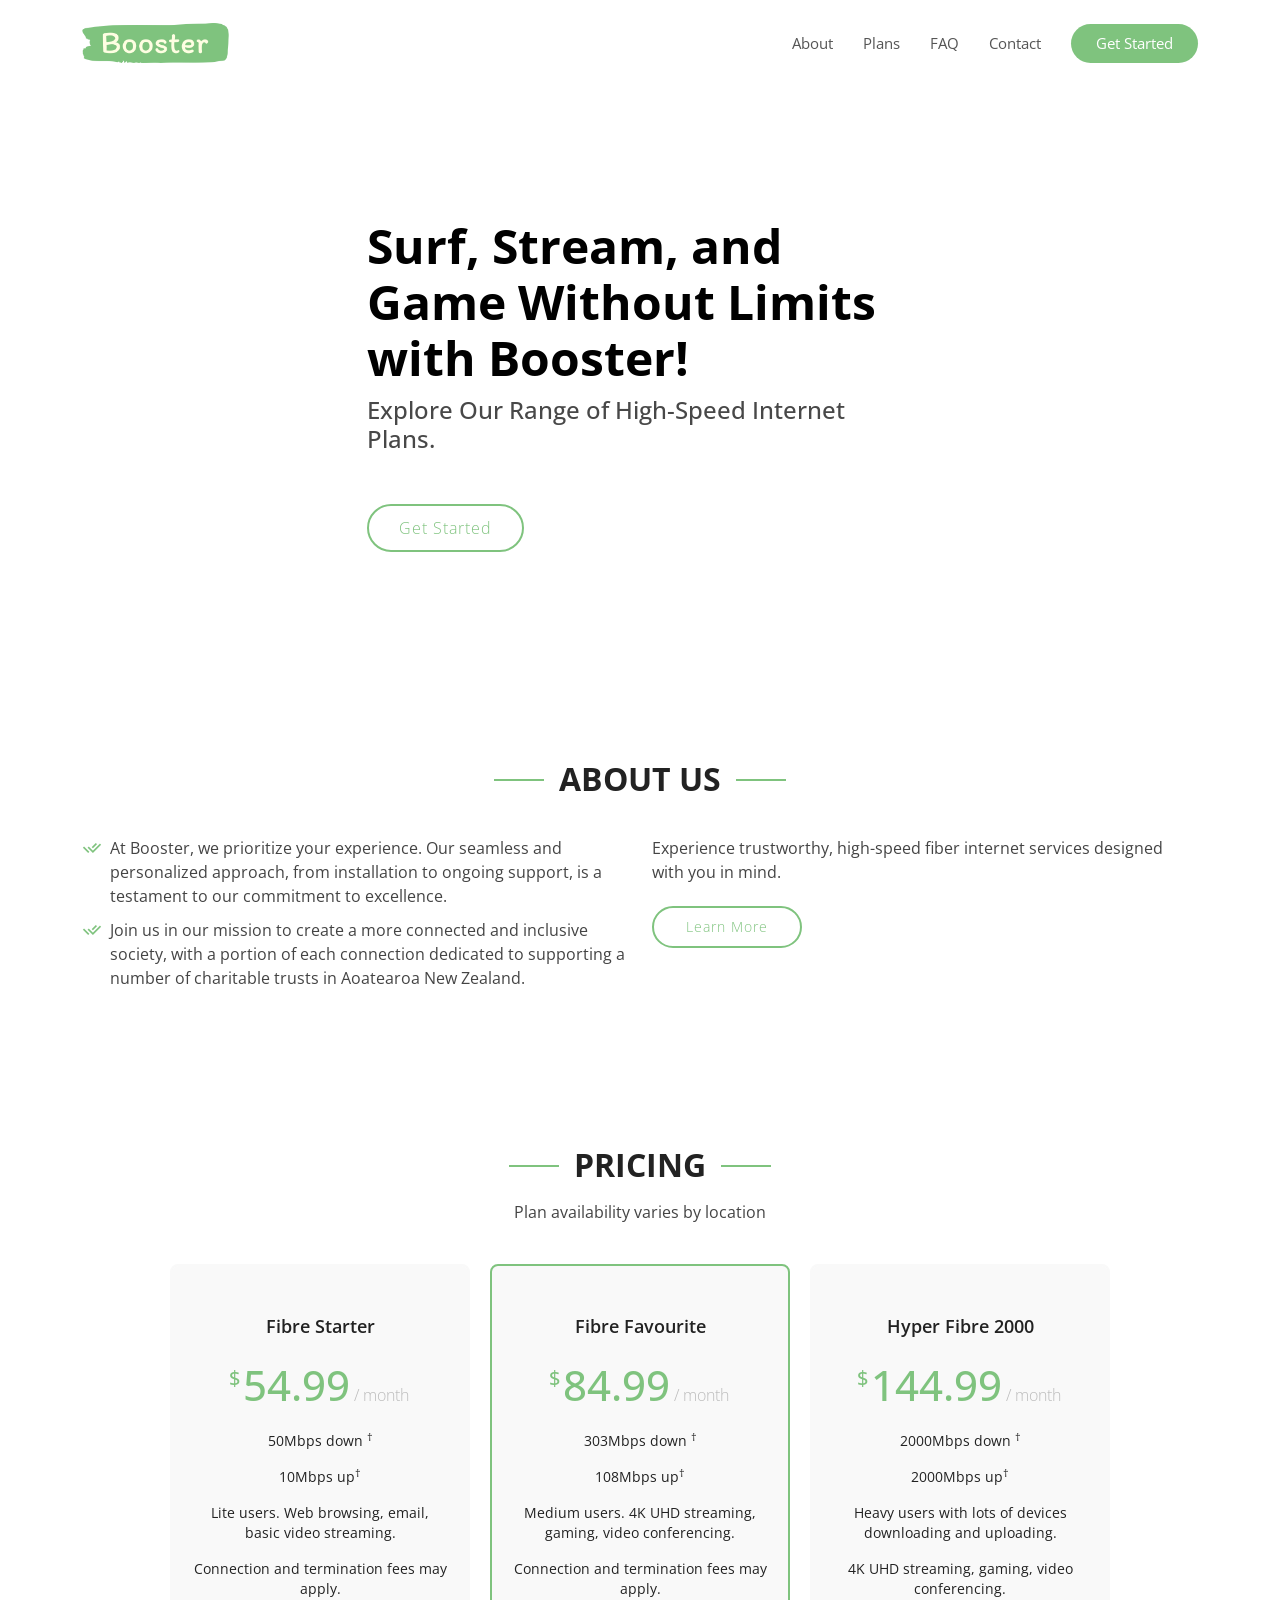
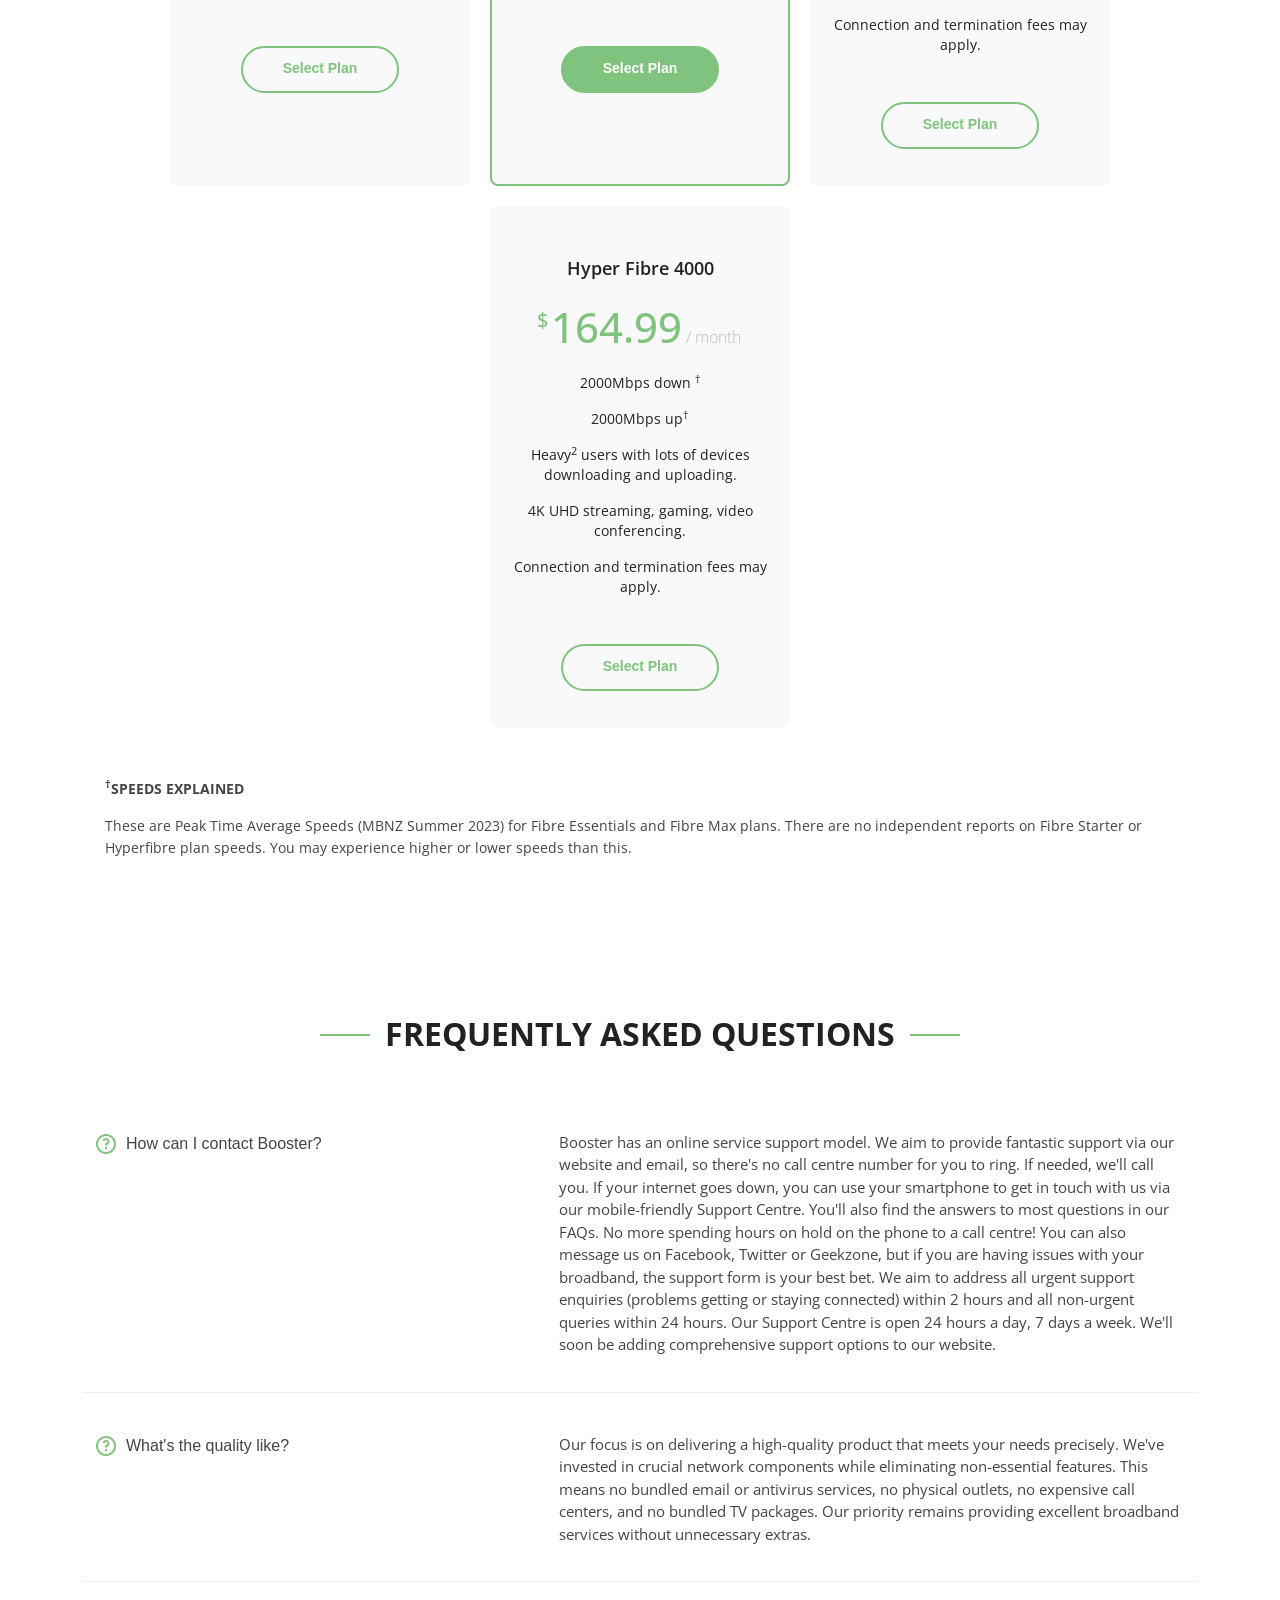
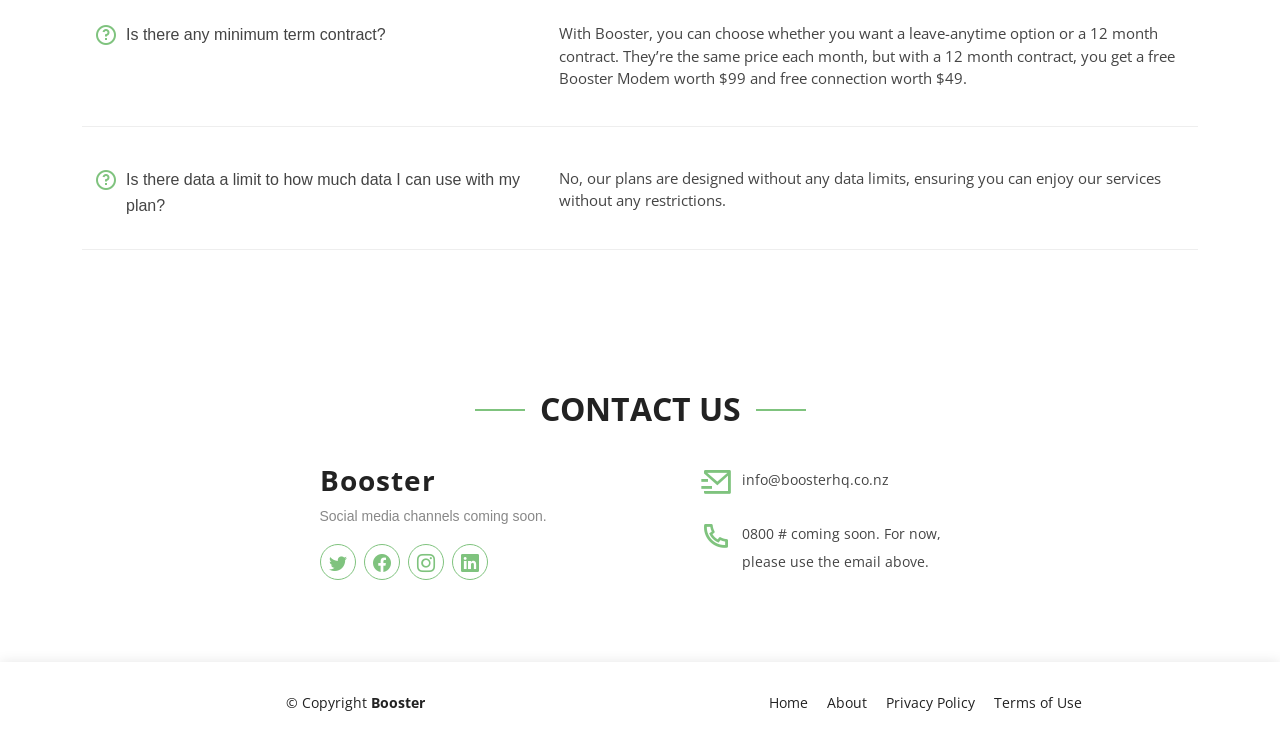
==== commit f94df6ae: "update button text" ====
--- a/index.html
+++ b/index.html
@@ -138,7 +138,7 @@
               <li> Connection and termination fees may apply.</li>
             </ul>
             <div class="btn-wrap">
-              <a href="#" class="btn-buy">Buy Now</a>
+              <a href="#" class="btn-buy">Select Plan</a>
             </div>
           </div>
 
@@ -152,7 +152,7 @@
               <li>Connection and termination fees may apply.</li>
             </ul>
             <div class="btn-wrap">
-              <a href="#" class="btn-buy">Buy Now</a>
+              <a href="#" class="btn-buy">Select Plan</a>
             </div>
           </div>
 
@@ -167,7 +167,7 @@
               <li>Connection and termination fees may apply.</li>
             </ul>
             <div class="btn-wrap">
-              <a href="#" class="btn-buy">Buy Now</a>
+              <a href="#" class="btn-buy">Select Plan</a>
             </div>
           </div>
 
@@ -182,7 +182,7 @@
               <li>Connection and termination fees may apply.</li>
             </ul>
             <div class="btn-wrap">
-              <a href="#" class="btn-buy">Buy Now</a>
+              <a href="#" class="btn-buy">Select Plan</a>
             </div>
           </div>
 
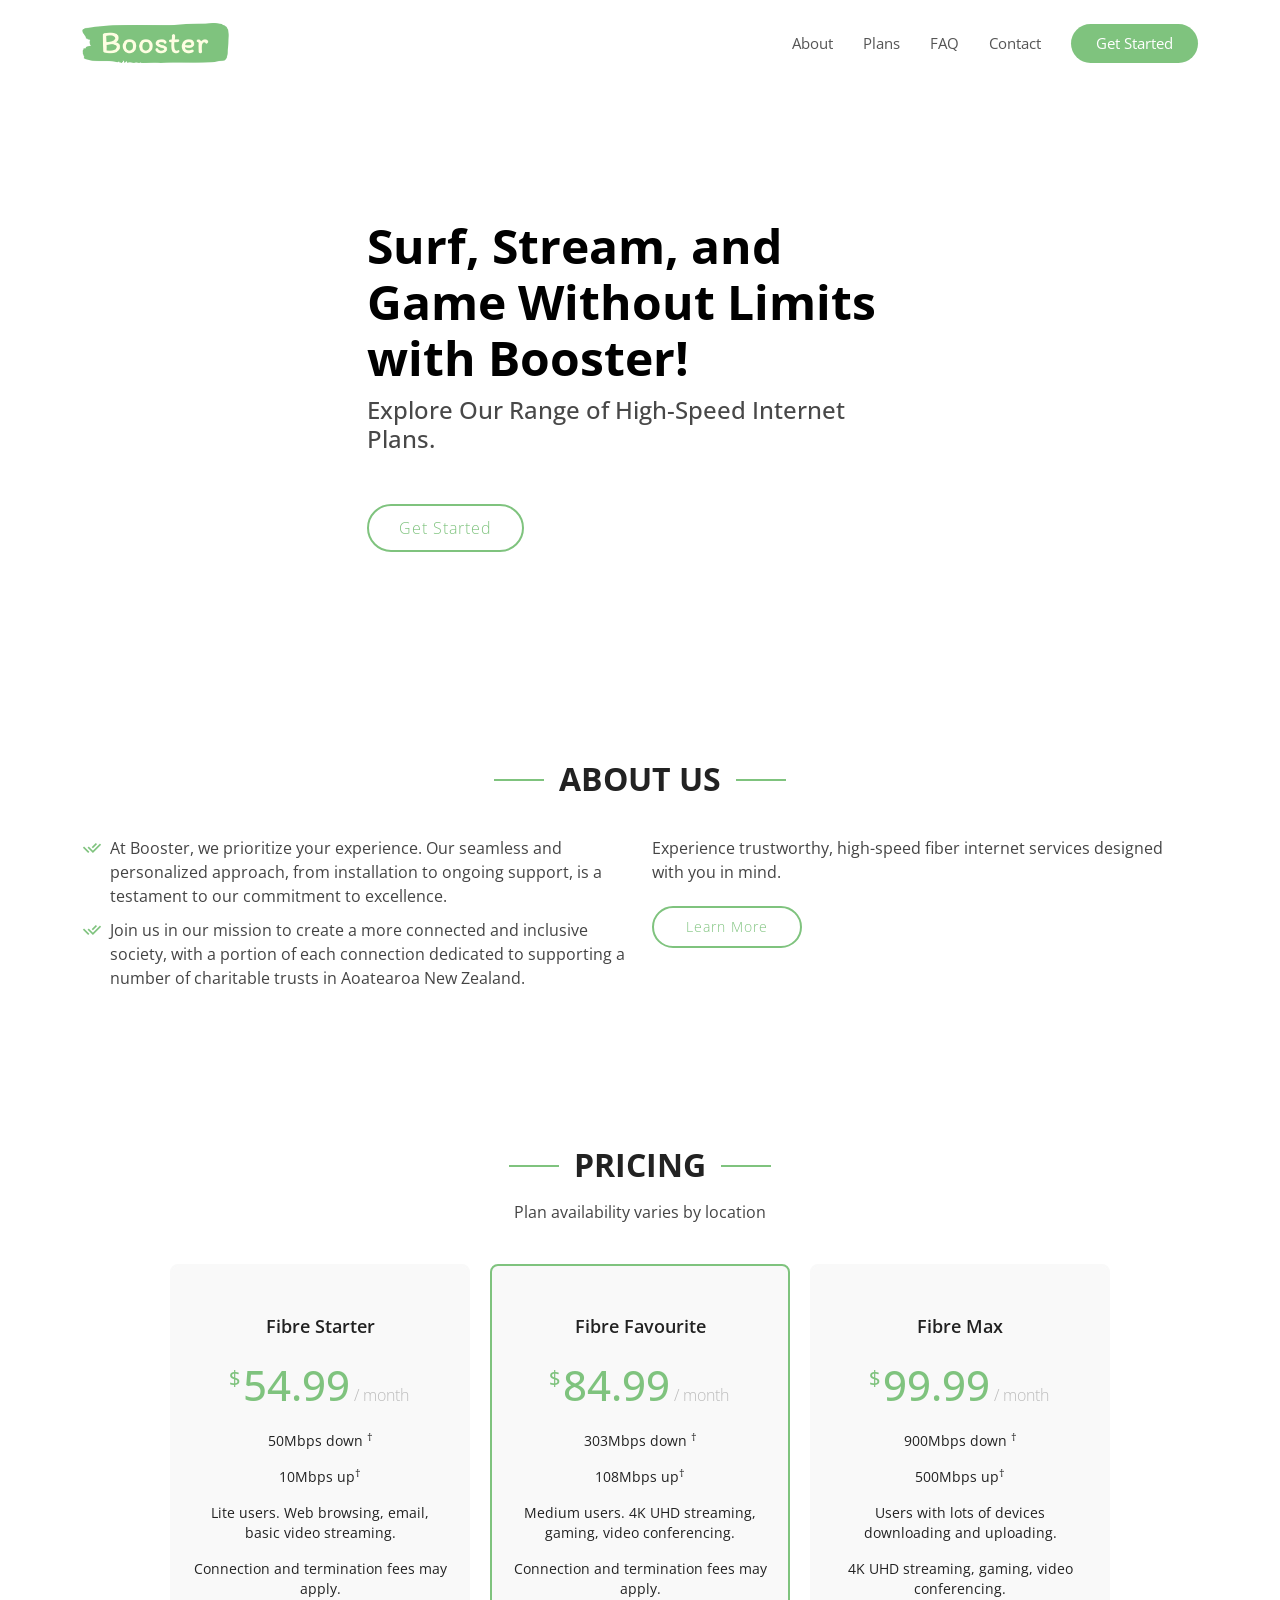
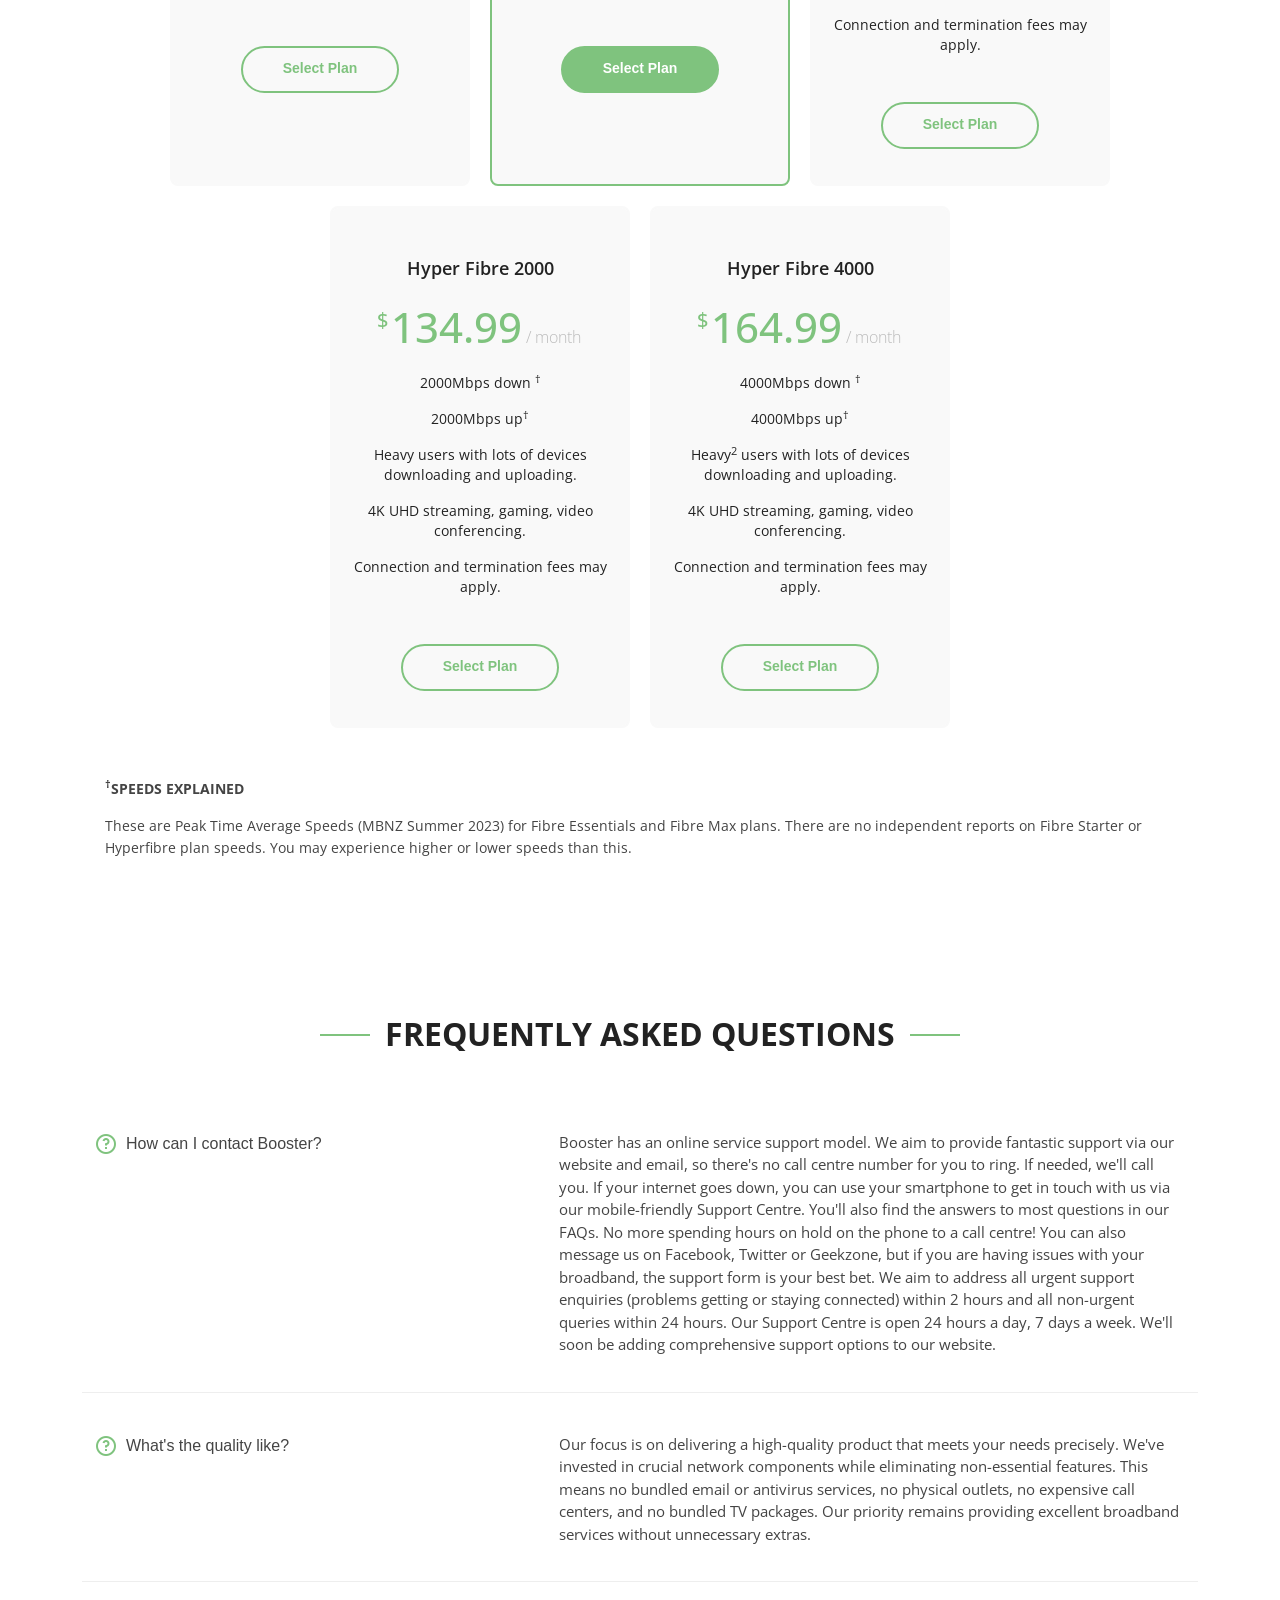
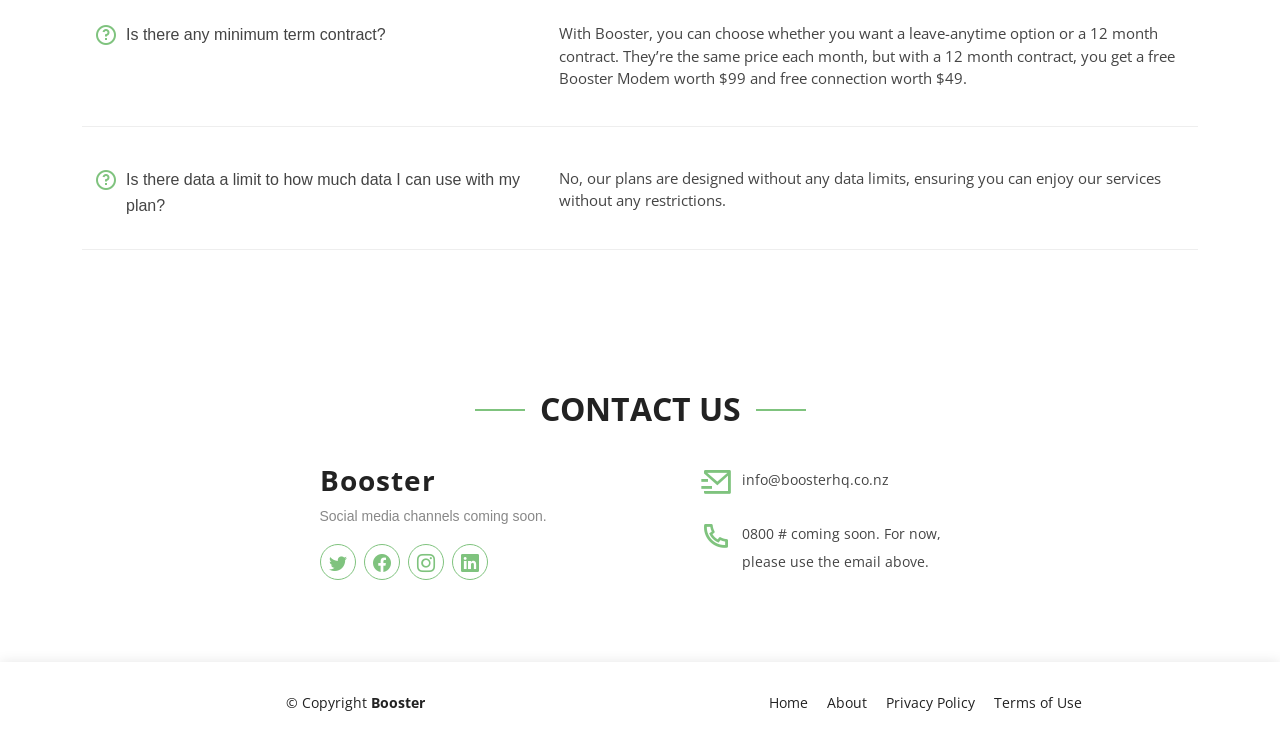
==== commit 16fdb4a0: "update plans" ====
--- a/index.html
+++ b/index.html
@@ -157,8 +157,24 @@
           </div>
 
           <div class="box" data-aos="zoom-in" data-aos-delay="100">
+            <h3>Fibre Max</h3>
+            <h4><sup>$</sup>99.99<span> / month</span></h4>
+            <ul>
+              <li>900Mbps down <sup>†</sup> </li>
+              <li>500Mbps up<sup>†</sup> </li>
+              <li>Users with lots of devices downloading and uploading.</li>
+              <li>4K UHD streaming, gaming, video conferencing. </li>
+              <li>Connection and termination fees may apply.</li>
+            </ul>
+            <div class="btn-wrap">
+              <a href="#" class="btn-buy">Select Plan</a>
+            </div>
+          </div>
+
+
+          <div class="box" data-aos="zoom-in" data-aos-delay="100">
             <h3>Hyper Fibre 2000</h3>
-            <h4><sup>$</sup>144.99<span> / month</span></h4>
+            <h4><sup>$</sup>134.99<span> / month</span></h4>
             <ul>
               <li>2000Mbps down <sup>†</sup> </li>
               <li>2000Mbps up<sup>†</sup> </li>
@@ -175,8 +191,8 @@
             <h3>Hyper Fibre 4000</h3>
             <h4><sup>$</sup>164.99<span> / month</span></h4>
             <ul>
-              <li>2000Mbps down <sup>†</sup> </li>
-              <li>2000Mbps up<sup>†</sup> </li>
+              <li>4000Mbps down <sup>†</sup> </li>
+              <li>4000Mbps up<sup>†</sup> </li>
               <li>Heavy<sup>2</sup> users with lots of devices downloading and uploading.</li>
               <li>4K UHD streaming, gaming, video conferencing. </li>
               <li>Connection and termination fees may apply.</li>
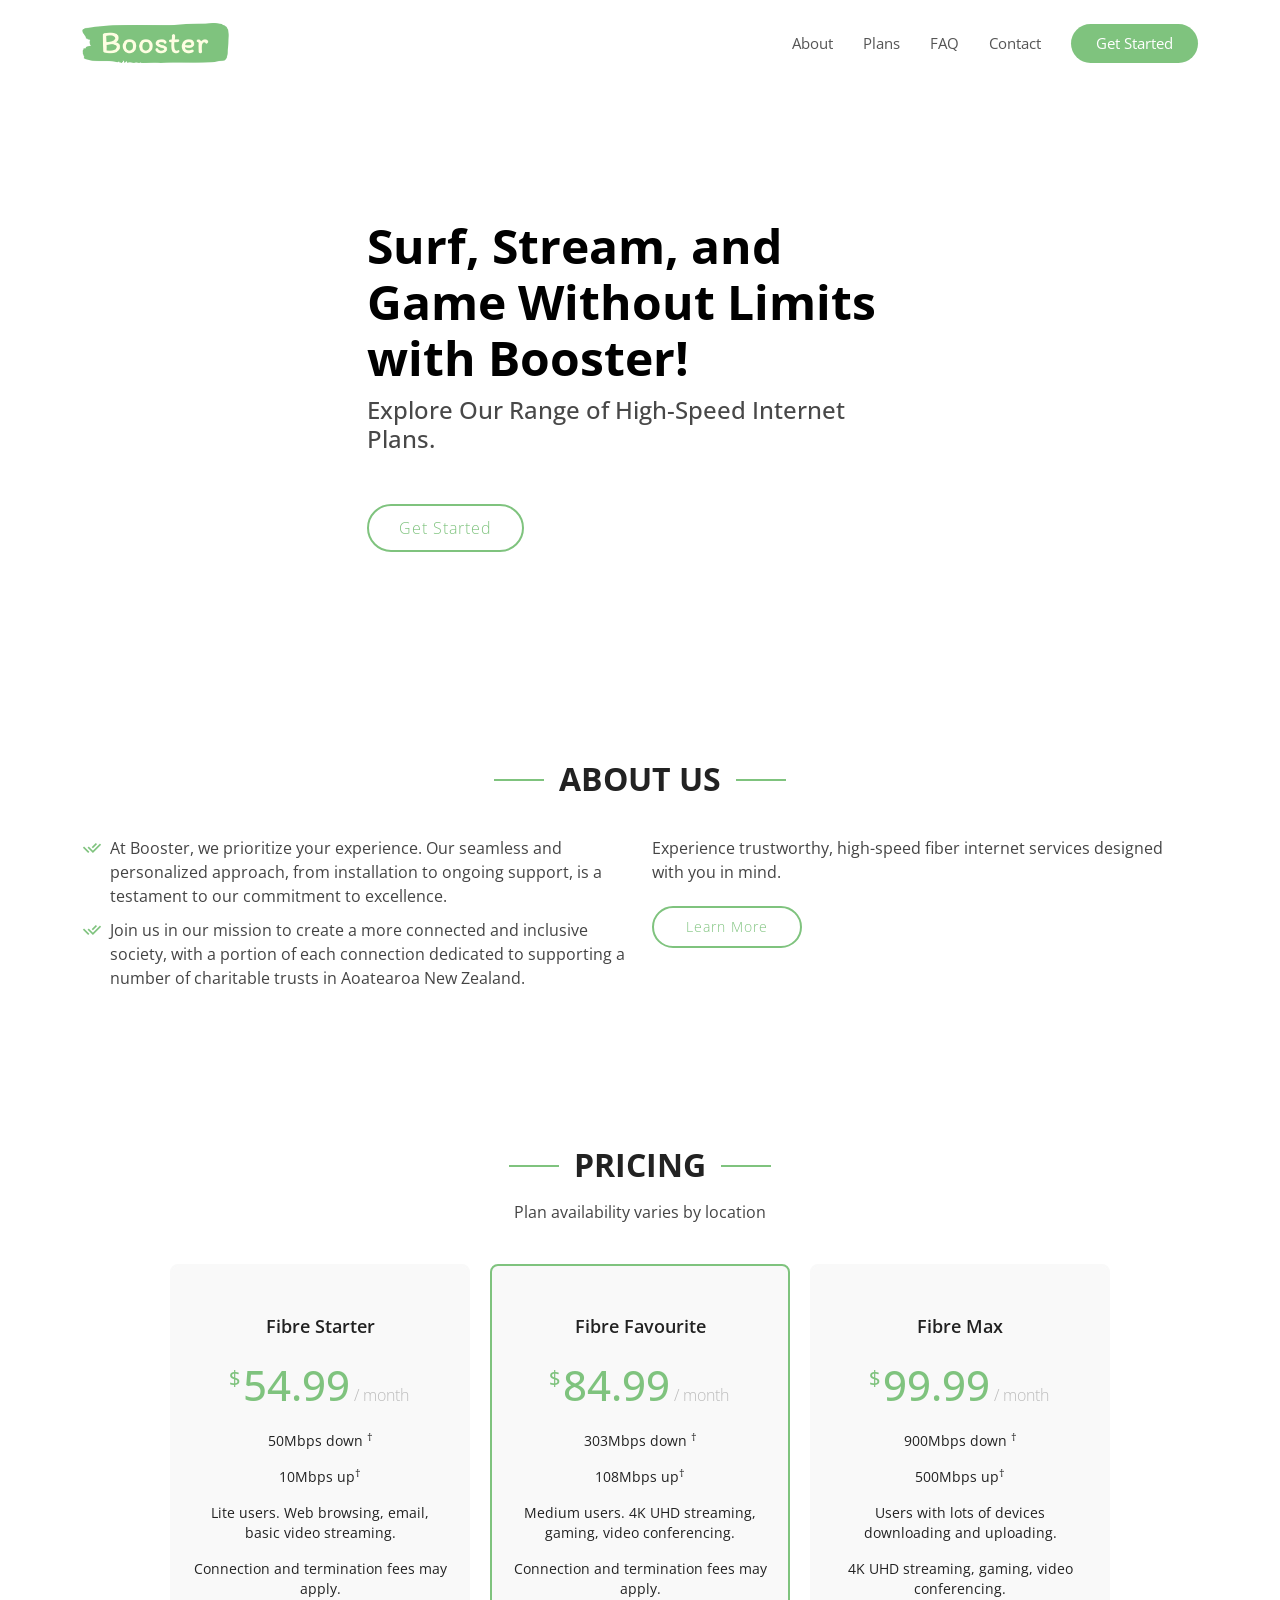
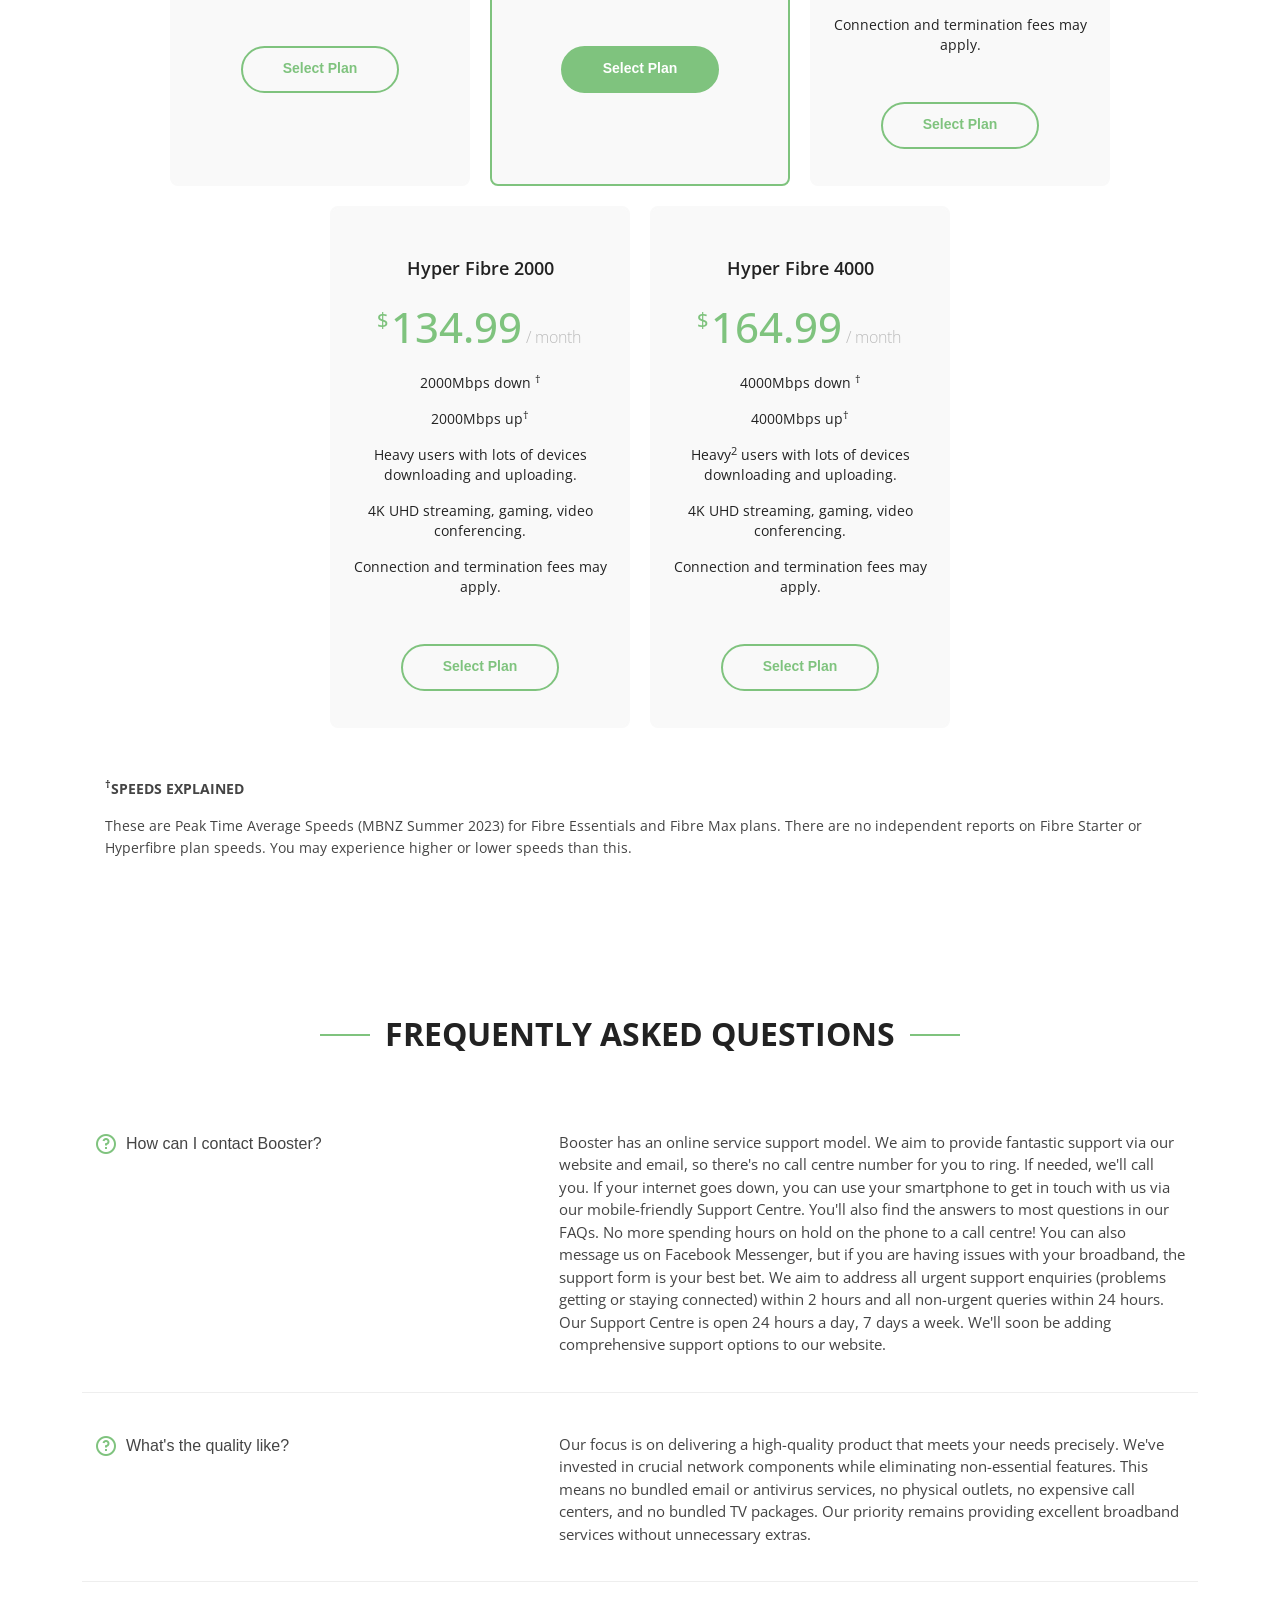
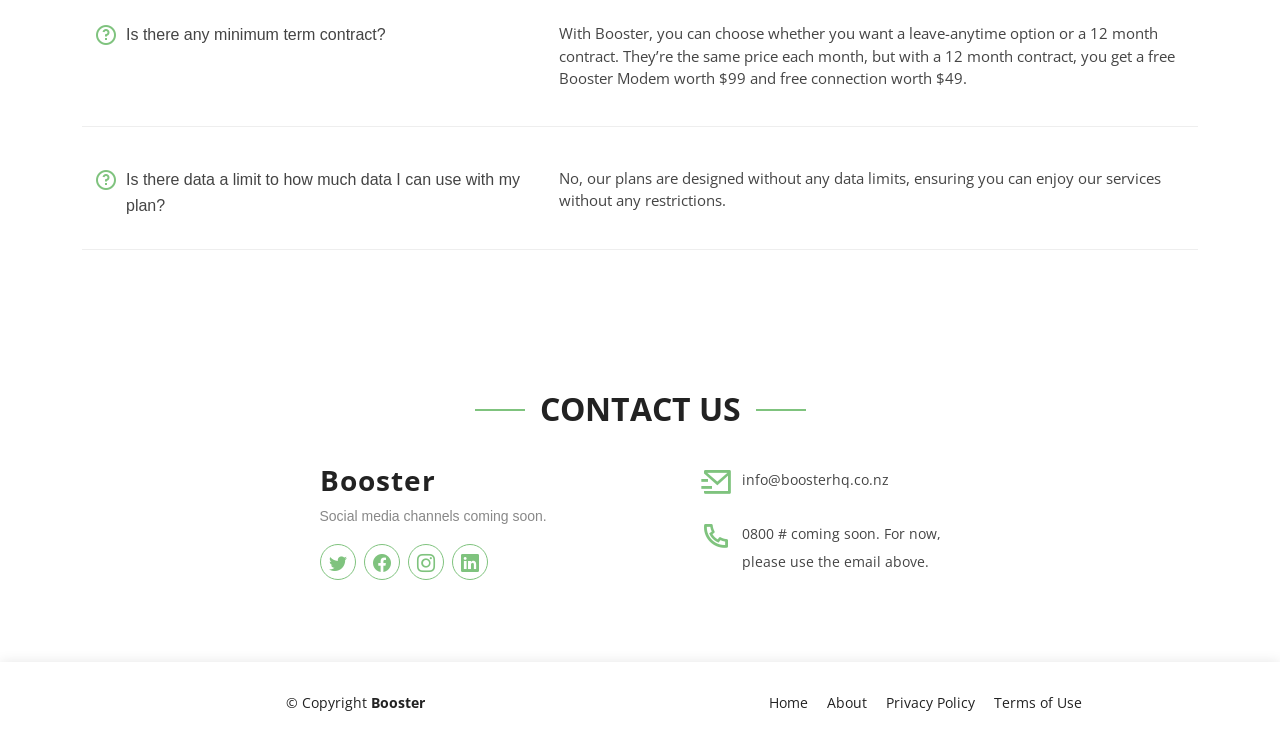
==== commit 92248e7d: "change plans" ====
--- a/index.html
+++ b/index.html
@@ -236,7 +236,7 @@
               If your internet goes down, you can use your smartphone to get in touch with us via our mobile-friendly
               Support Centre. You'll also find the answers to most questions in our FAQs. No more spending hours on hold
               on the phone to a call centre!
-              You can also message us on Facebook, Twitter or Geekzone, but if you are having issues with your
+              You can also message us on Facebook Messenger, but if you are having issues with your
               broadband, the support form is your best bet. We aim to address all urgent support enquiries (problems
               getting or staying connected) within 2 hours and all non-urgent queries within 24 hours. Our Support
               Centre is open 24 hours a day, 7 days a week.
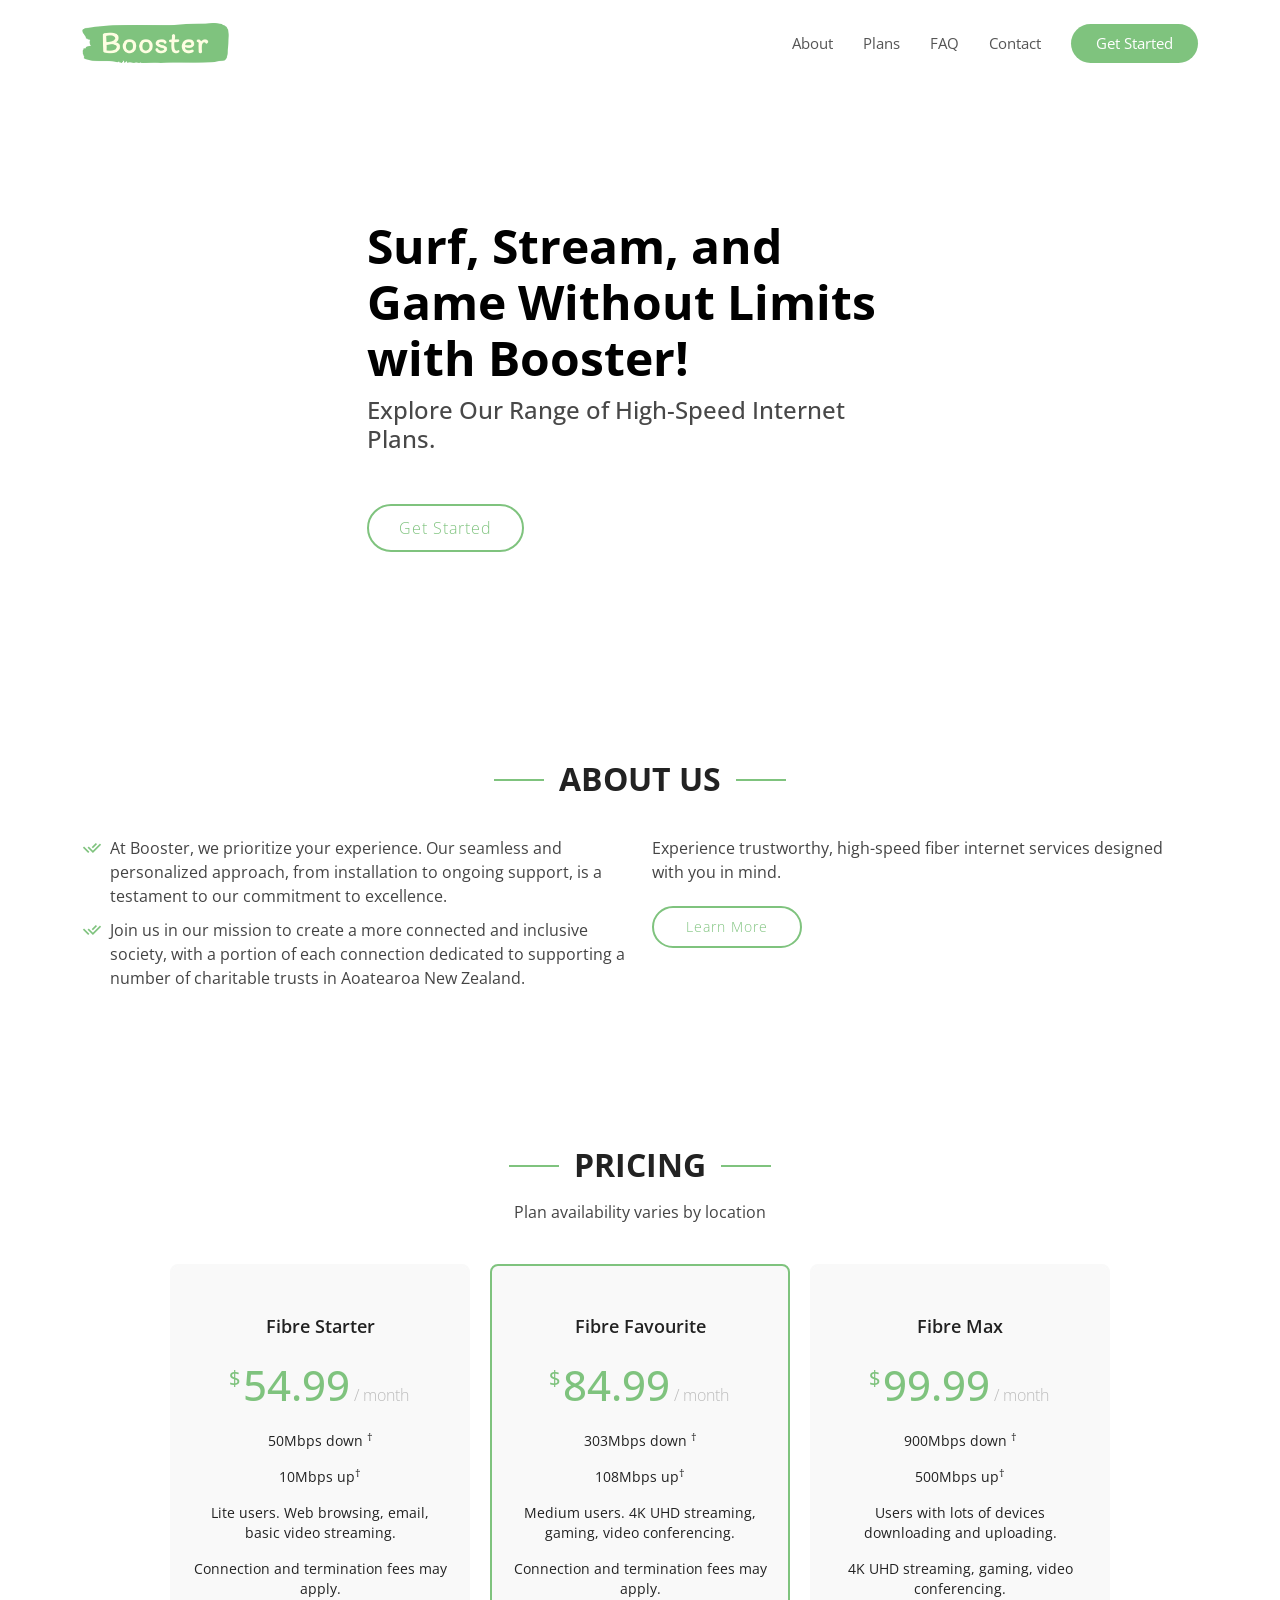
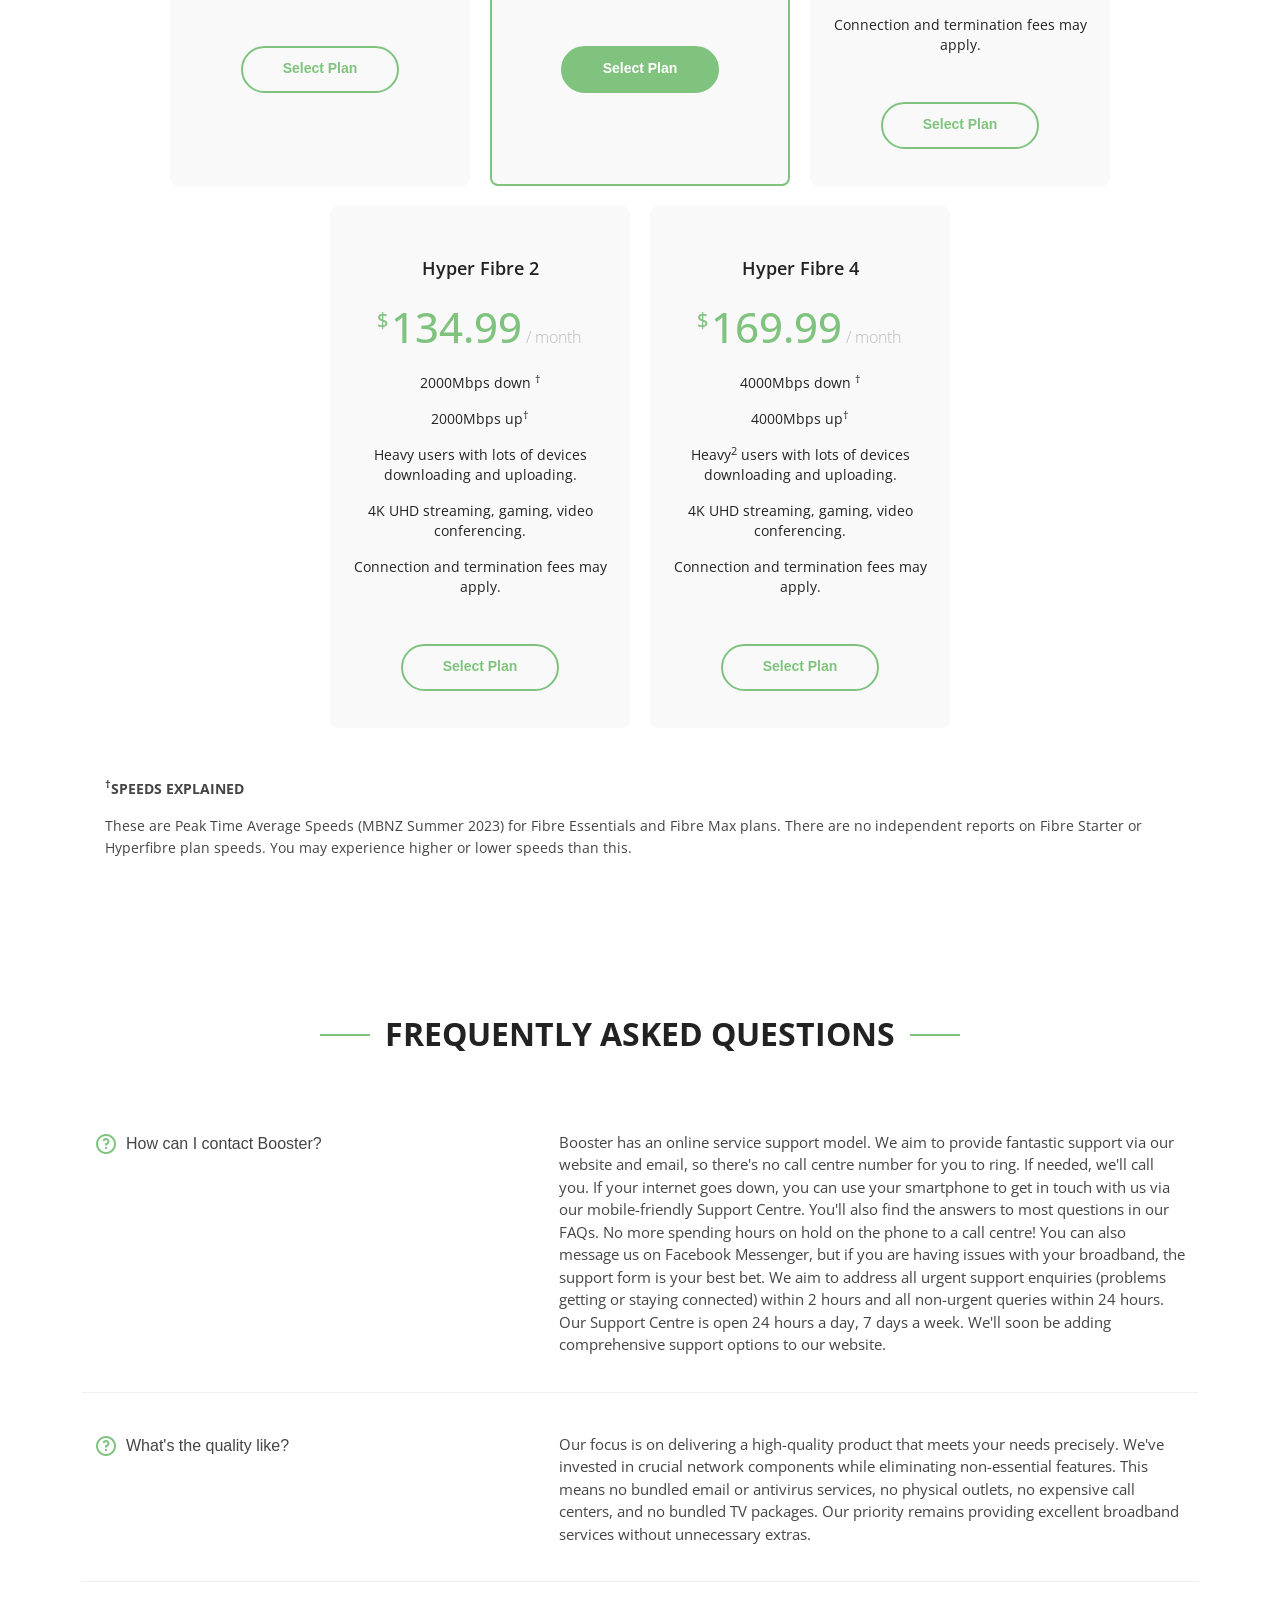
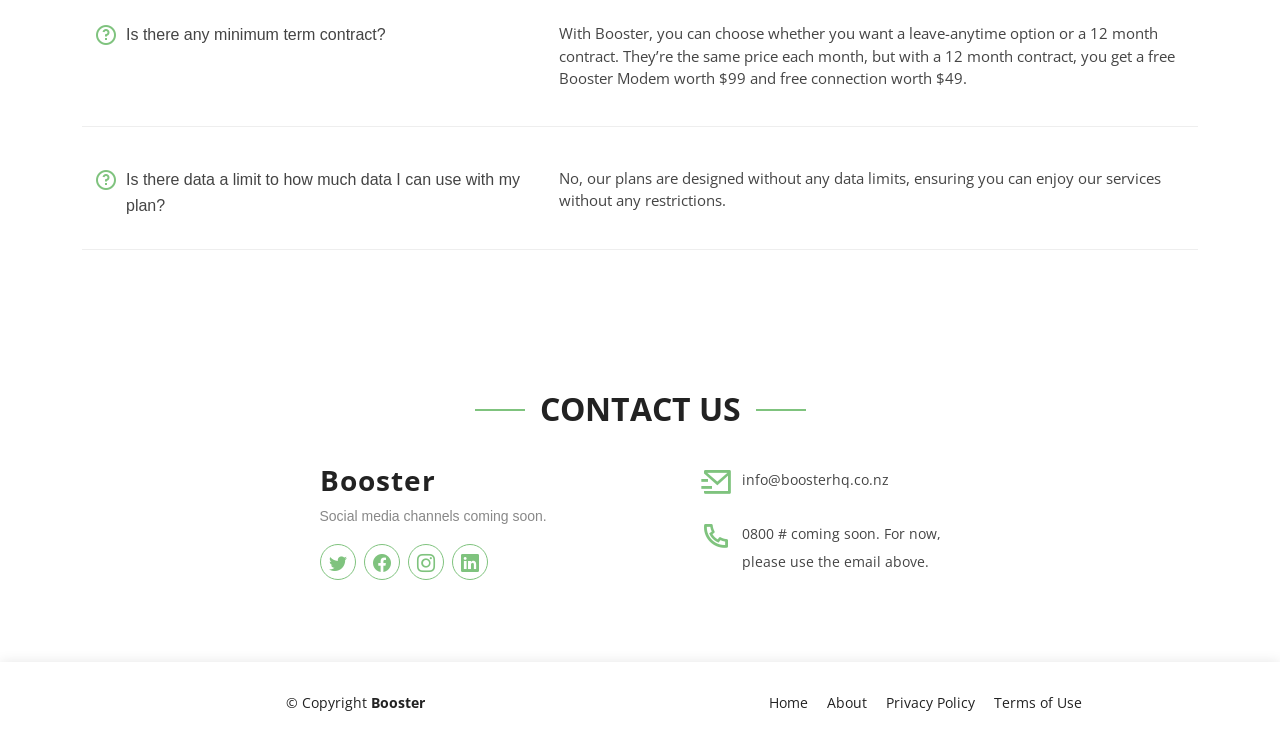
==== commit 991486cf: "plans update" ====
--- a/index.html
+++ b/index.html
@@ -173,7 +173,7 @@
 
 
           <div class="box" data-aos="zoom-in" data-aos-delay="100">
-            <h3>Hyper Fibre 2000</h3>
+            <h3>Hyper Fibre 2</h3>
             <h4><sup>$</sup>134.99<span> / month</span></h4>
             <ul>
               <li>2000Mbps down <sup>†</sup> </li>
@@ -188,8 +188,8 @@
           </div>
 
           <div class="box" data-aos="zoom-in" data-aos-delay="100">
-            <h3>Hyper Fibre 4000</h3>
-            <h4><sup>$</sup>164.99<span> / month</span></h4>
+            <h3>Hyper Fibre 4</h3>
+            <h4><sup>$</sup>169.99<span> / month</span></h4>
             <ul>
               <li>4000Mbps down <sup>†</sup> </li>
               <li>4000Mbps up<sup>†</sup> </li>
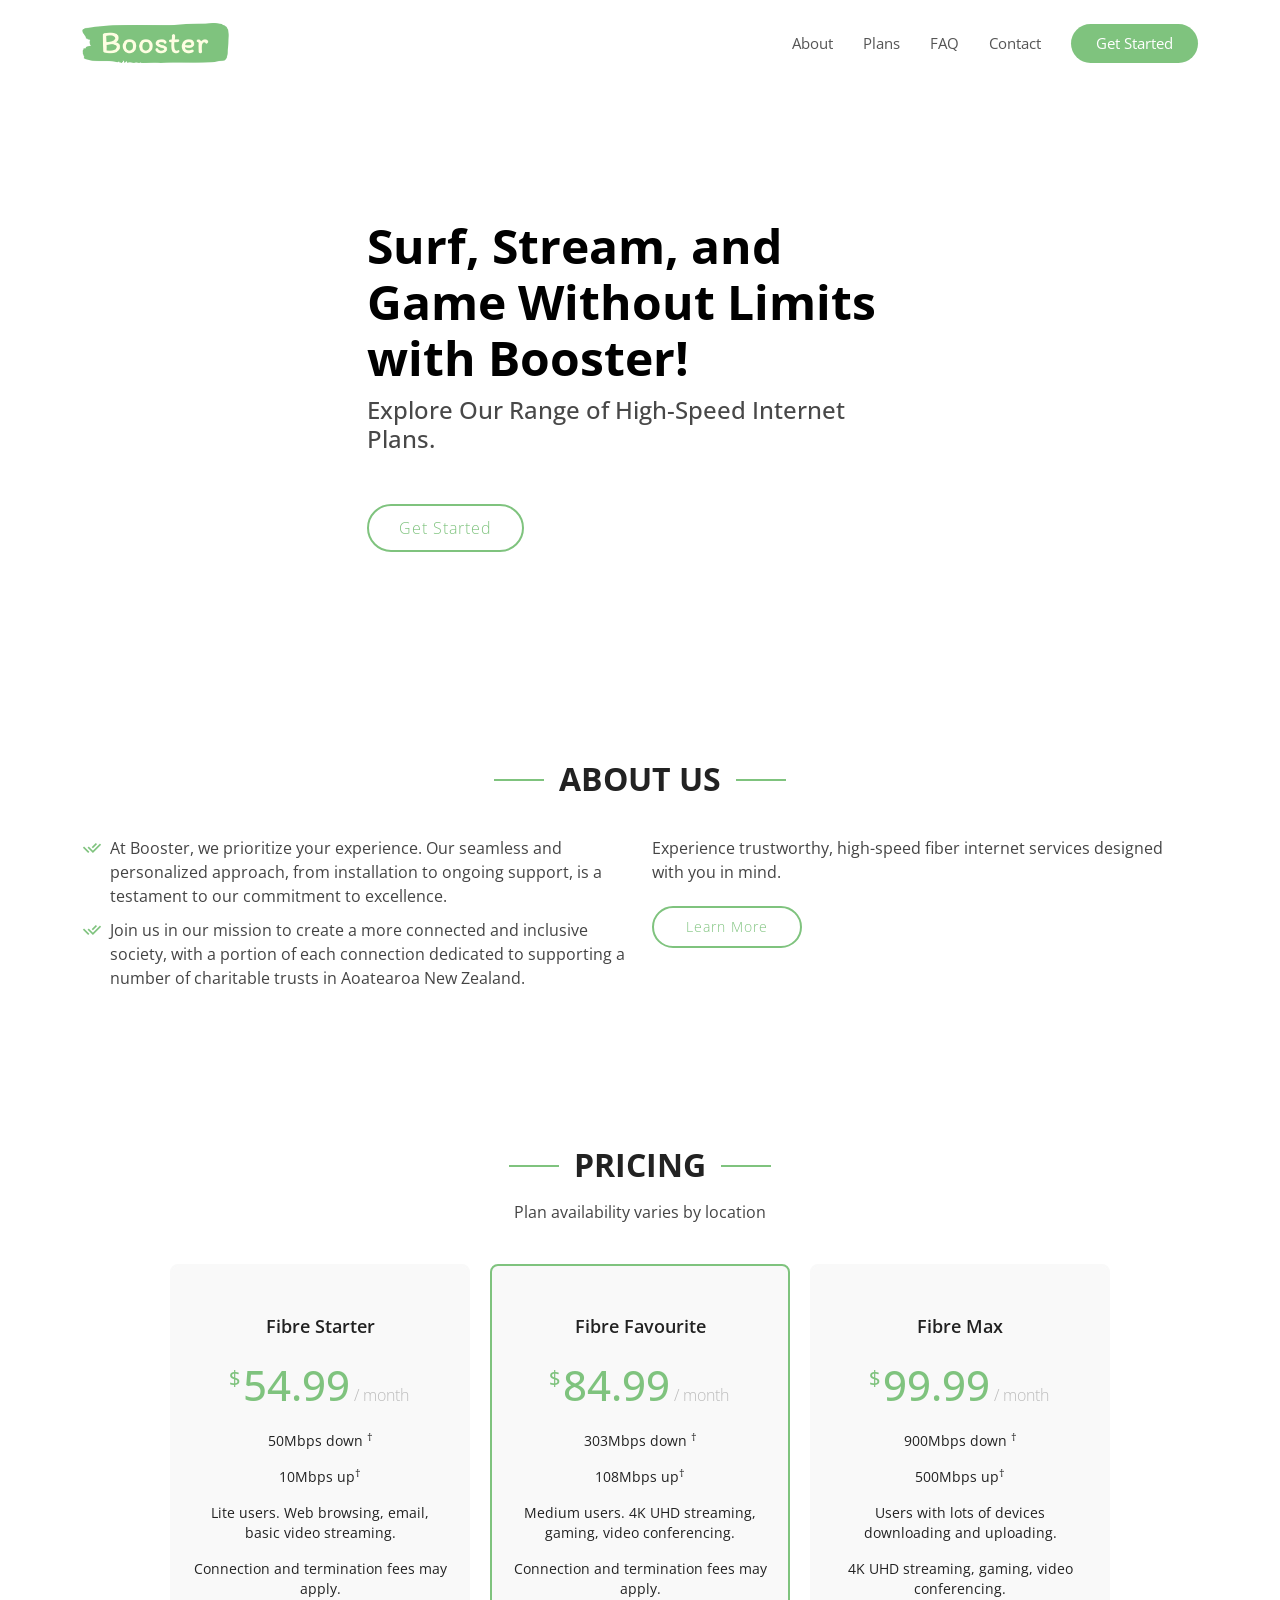
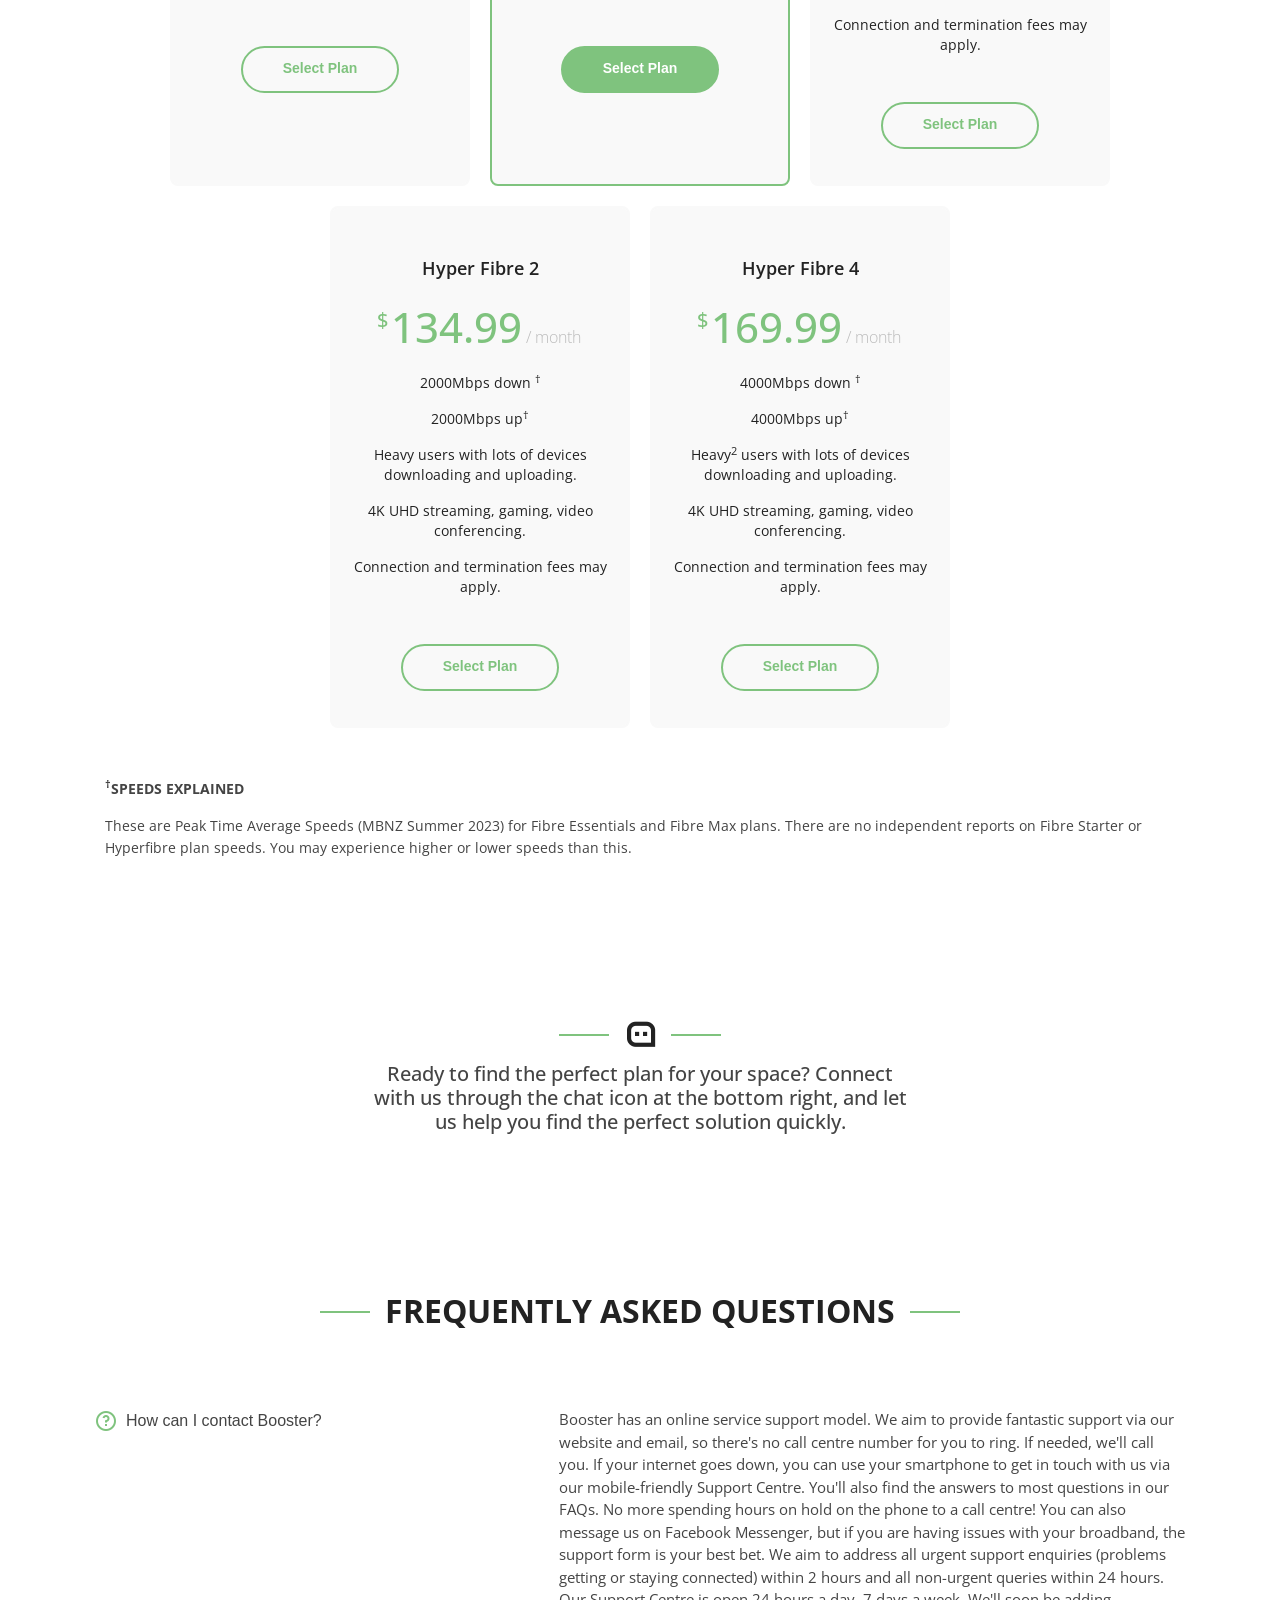
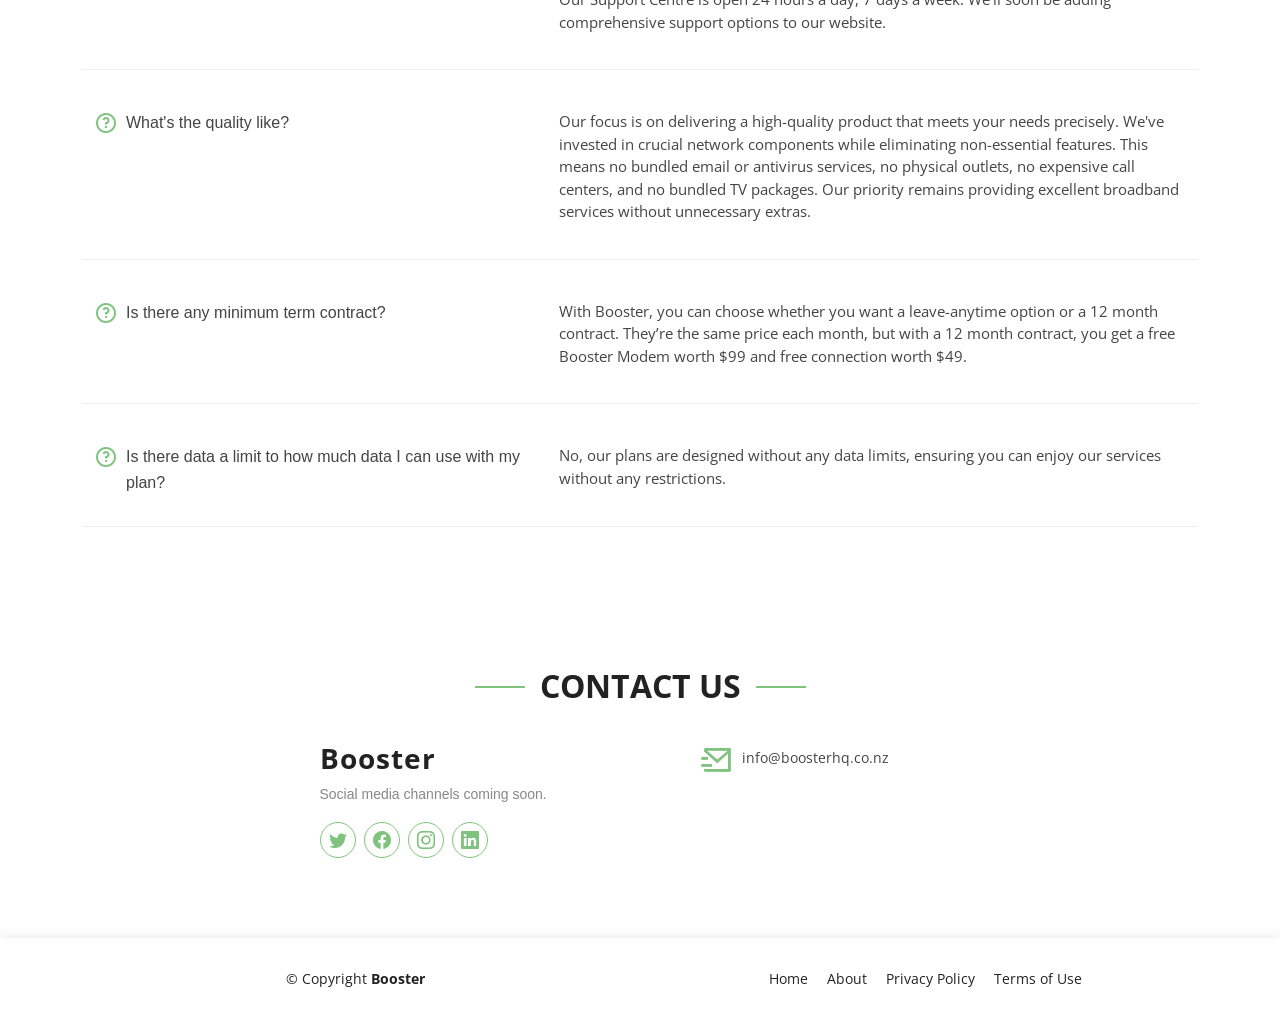
==== commit 9b06b04e: "add chat" ====
--- a/index.html
+++ b/index.html
@@ -38,6 +38,20 @@
   * License: https://bootstrapmade.com/license/
   ======================================================== -->
 </head>
+
+<!--Start of Tawk.to Script-->
+<script type="text/javascript">
+  var Tawk_API = Tawk_API || {}, Tawk_LoadStart = new Date();
+  (function () {
+    var s1 = document.createElement("script"), s0 = document.getElementsByTagName("script")[0];
+    s1.async = true;
+    s1.src = 'https://embed.tawk.to/653b4785a84dd54dc485ba02/1hdnouonu';
+    s1.charset = 'UTF-8';
+    s1.setAttribute('crossorigin', '*');
+    s0.parentNode.insertBefore(s1, s0);
+  })();
+</script>
+<!--End of Tawk.to Script-->
 
 <body>
 
@@ -108,8 +122,6 @@
           </div>
           <div class="col-lg-6 pt-4 pt-lg-0" data-aos="fade-up" data-aos-delay="300">
             <p>
-              <!-- Our seamless approach ensures a
-              hassle-free customer journey from installation to ongoing support. -->
               Experience trustworthy, high-speed fiber internet services designed with you in mind.
             </p>
             <a href="#pricing" class="btn-learn-more">Learn More</a>
@@ -138,7 +150,7 @@
               <li> Connection and termination fees may apply.</li>
             </ul>
             <div class="btn-wrap">
-              <a href="#" class="btn-buy">Select Plan</a>
+              <a href="#plan-select" class="btn-buy">Select Plan</a>
             </div>
           </div>
 
@@ -152,7 +164,7 @@
               <li>Connection and termination fees may apply.</li>
             </ul>
             <div class="btn-wrap">
-              <a href="#" class="btn-buy">Select Plan</a>
+              <a href="#plan-select" class="btn-buy">Select Plan</a>
             </div>
           </div>
 
@@ -167,7 +179,7 @@
               <li>Connection and termination fees may apply.</li>
             </ul>
             <div class="btn-wrap">
-              <a href="#" class="btn-buy">Select Plan</a>
+              <a href="#plan-select" class="btn-buy">Select Plan</a>
             </div>
           </div>
 
@@ -183,7 +195,7 @@
               <li>Connection and termination fees may apply.</li>
             </ul>
             <div class="btn-wrap">
-              <a href="#" class="btn-buy">Select Plan</a>
+              <a href="#plan-select" class="btn-buy">Select Plan</a>
             </div>
           </div>
 
@@ -198,7 +210,7 @@
               <li>Connection and termination fees may apply.</li>
             </ul>
             <div class="btn-wrap">
-              <a href="#" class="btn-buy">Select Plan</a>
+              <a href="#plan-select" class="btn-buy">Select Plan</a>
             </div>
           </div>
 
@@ -209,10 +221,29 @@
             no independent reports on Fibre Starter or Hyperfibre plan speeds. You may experience higher or lower speeds
             than this.</p>
         </div>
+
       </div>
     </section>
     <!-- End Pricing Section -->
 
+    <!-- ======= Plan Select Section ======= -->
+    <section id="plan-select" class="about">
+      <div class="container">
+
+        <div class="section-title" data-aos="fade-up">
+          <h2><i class="ri-message-3-line"></i></h2>
+          <div class="row content">
+            <div class="col-lg-6" data-aos="fade-up" data-aos-delay="150">
+              <h5>Ready to find the perfect plan for your space? Connect with us through the chat icon at the bottom
+                right,
+                and
+                let us help you find the perfect solution quickly.</h5>
+            </div>
+          </div>
+        </div>
+    </section>
+    </div>
+    <!-- ======= End Plan Select Section ======= -->
 
 
     <!-- ======= F.A.Q Section ======= -->
@@ -318,19 +349,9 @@
 
           <div class="col-lg-3 col-md-6 mt-4 mt-md-0" data-aos="fade-up" data-aos-delay="200">
             <div class="info">
-              <!-- <div>
-                <i class="ri-map-pin-line"></i>
-                <p>A108 Adam Street<br>New York, NY 535022</p>
-              </div> -->
-
               <div>
                 <i class="ri-mail-send-line"></i>
                 <p>info@boosterhq.co.nz</p>
-              </div>
-
-              <div>
-                <i class="ri-phone-line"></i>
-                <p>0800 # coming soon. For now, please use the email above.</p>
               </div>
 
             </div>
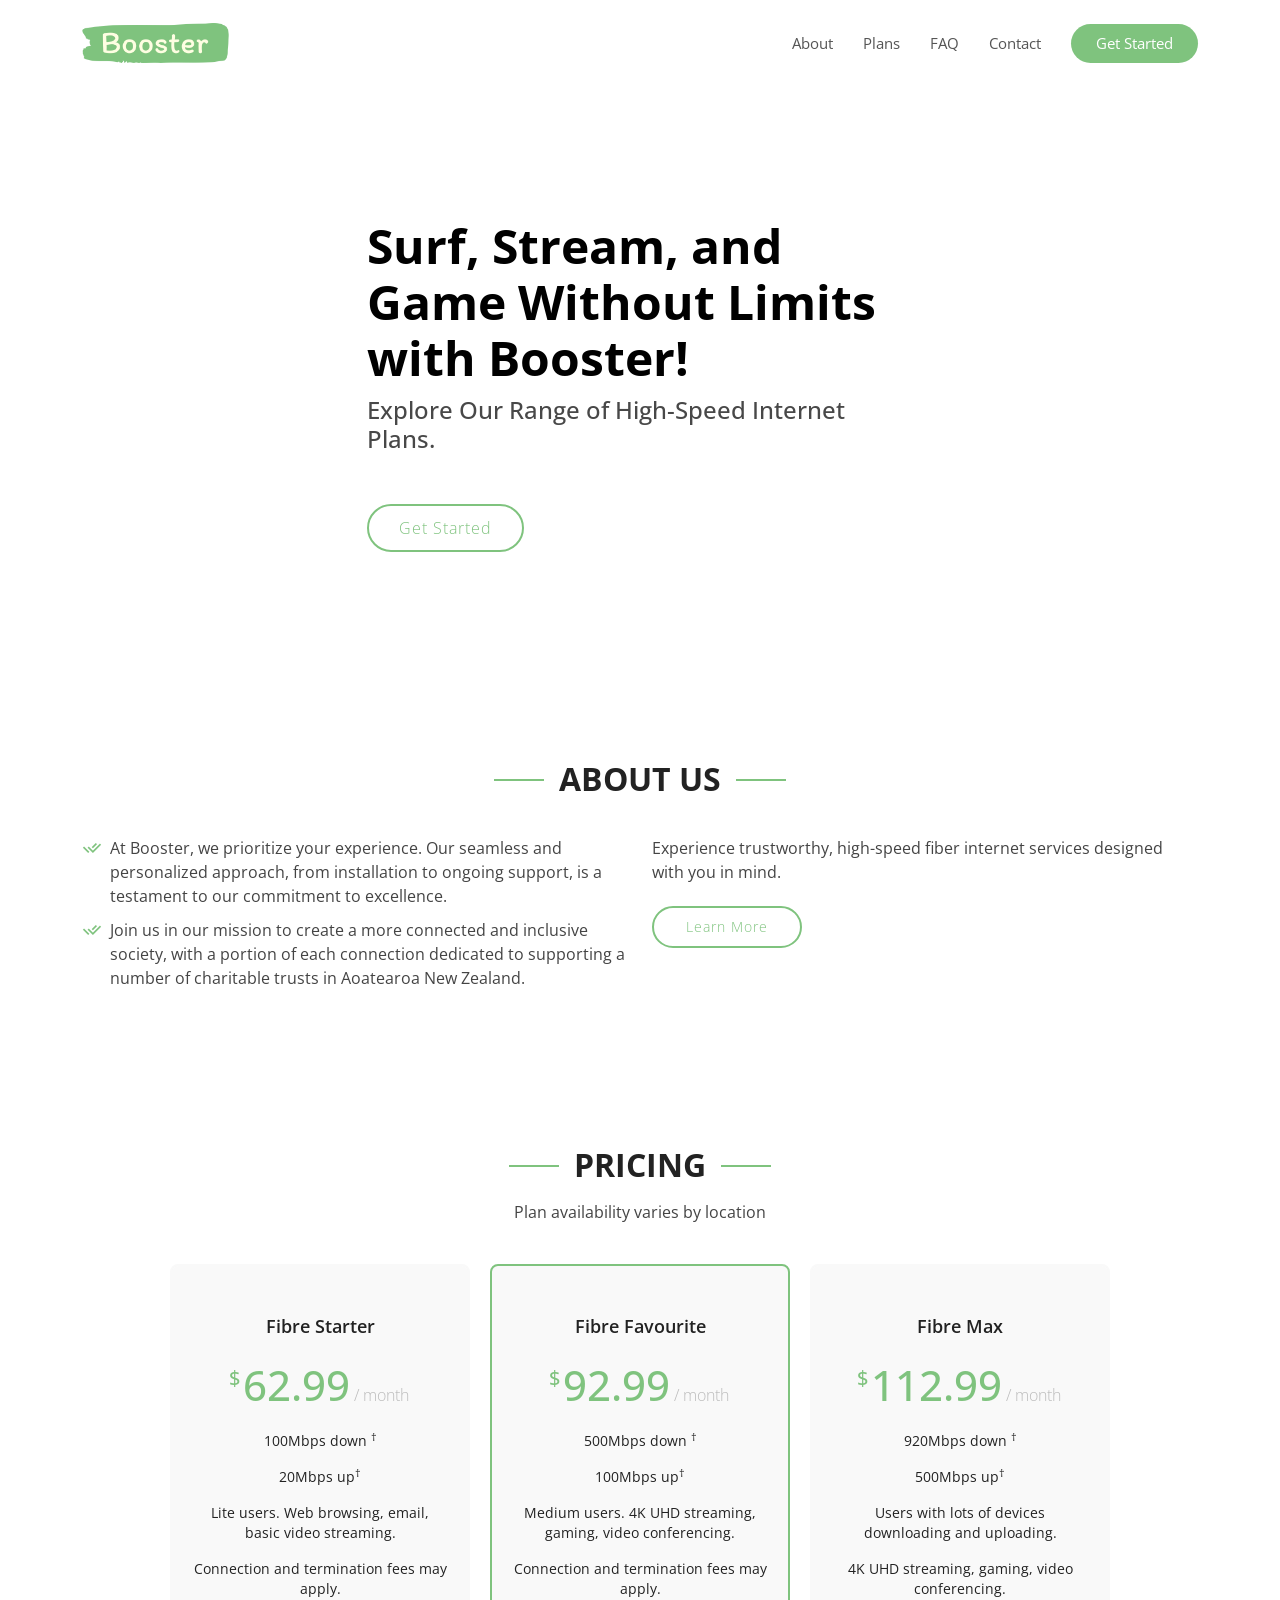
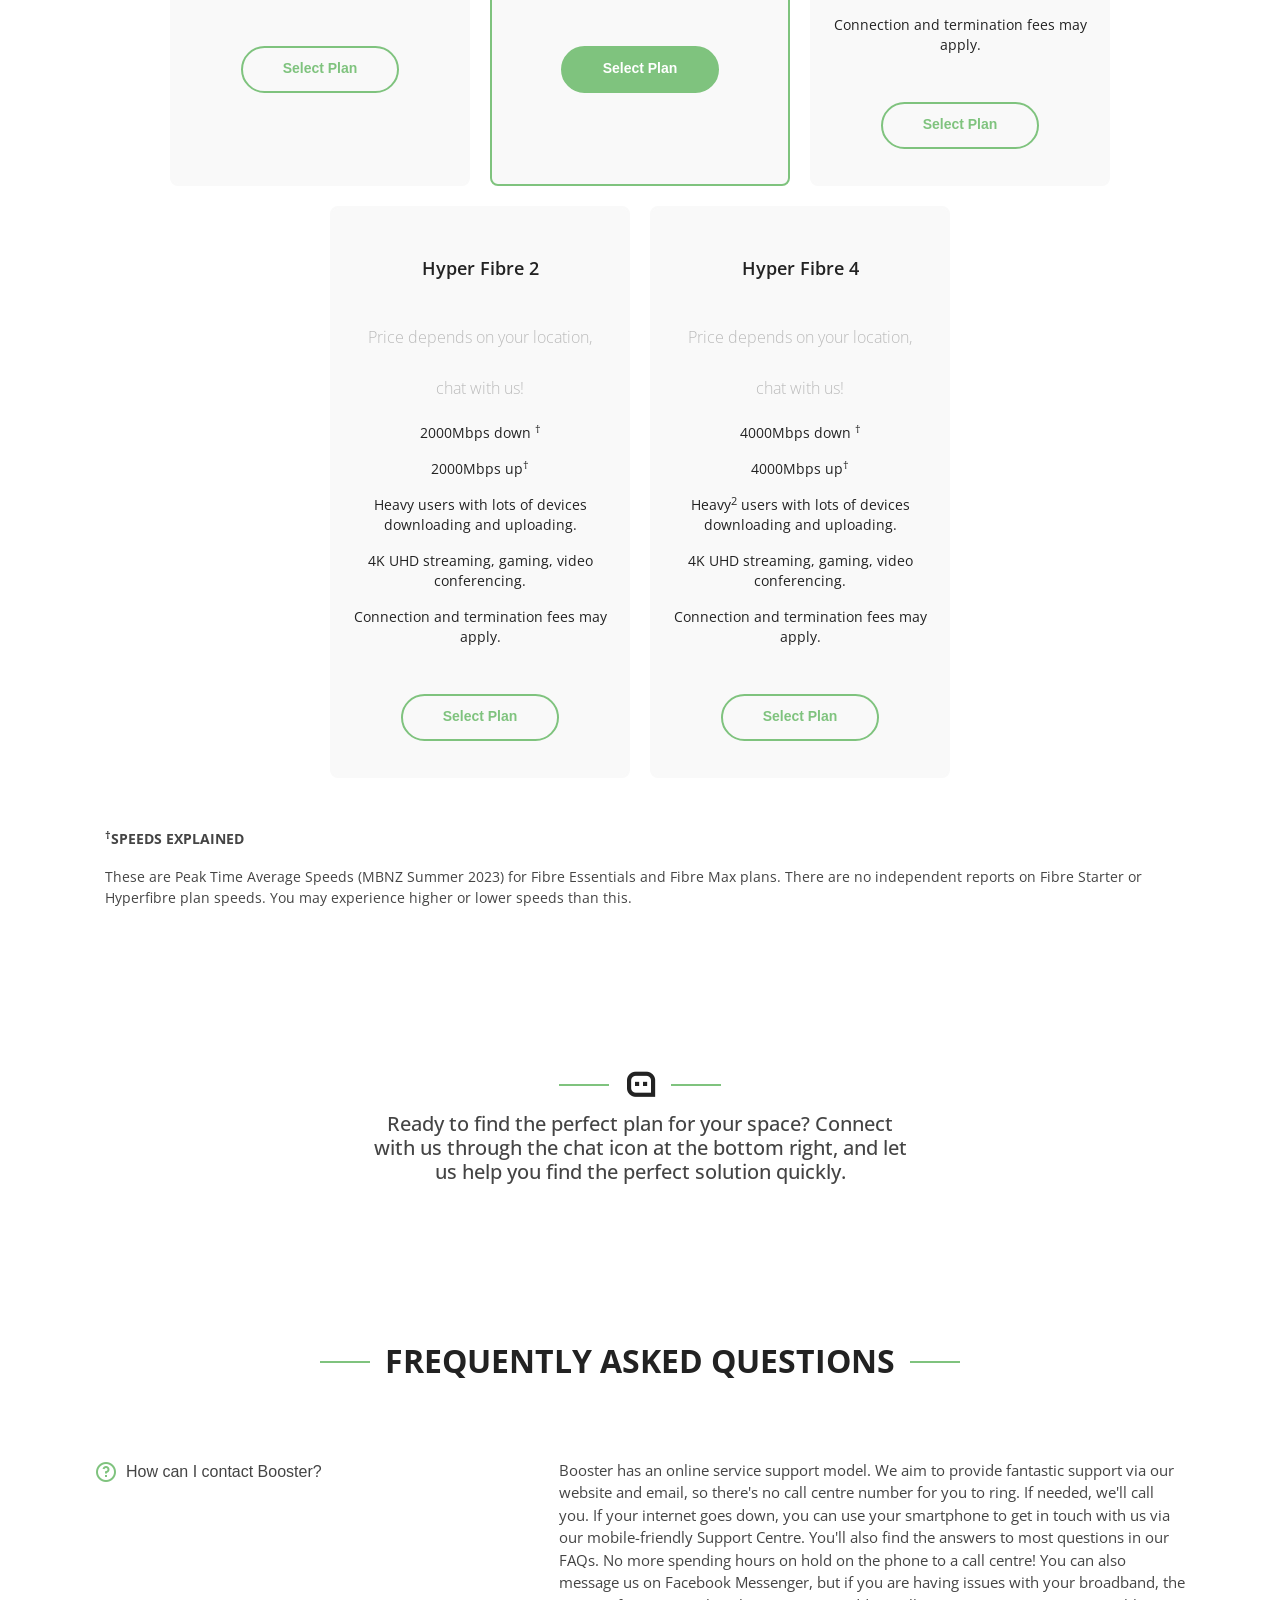
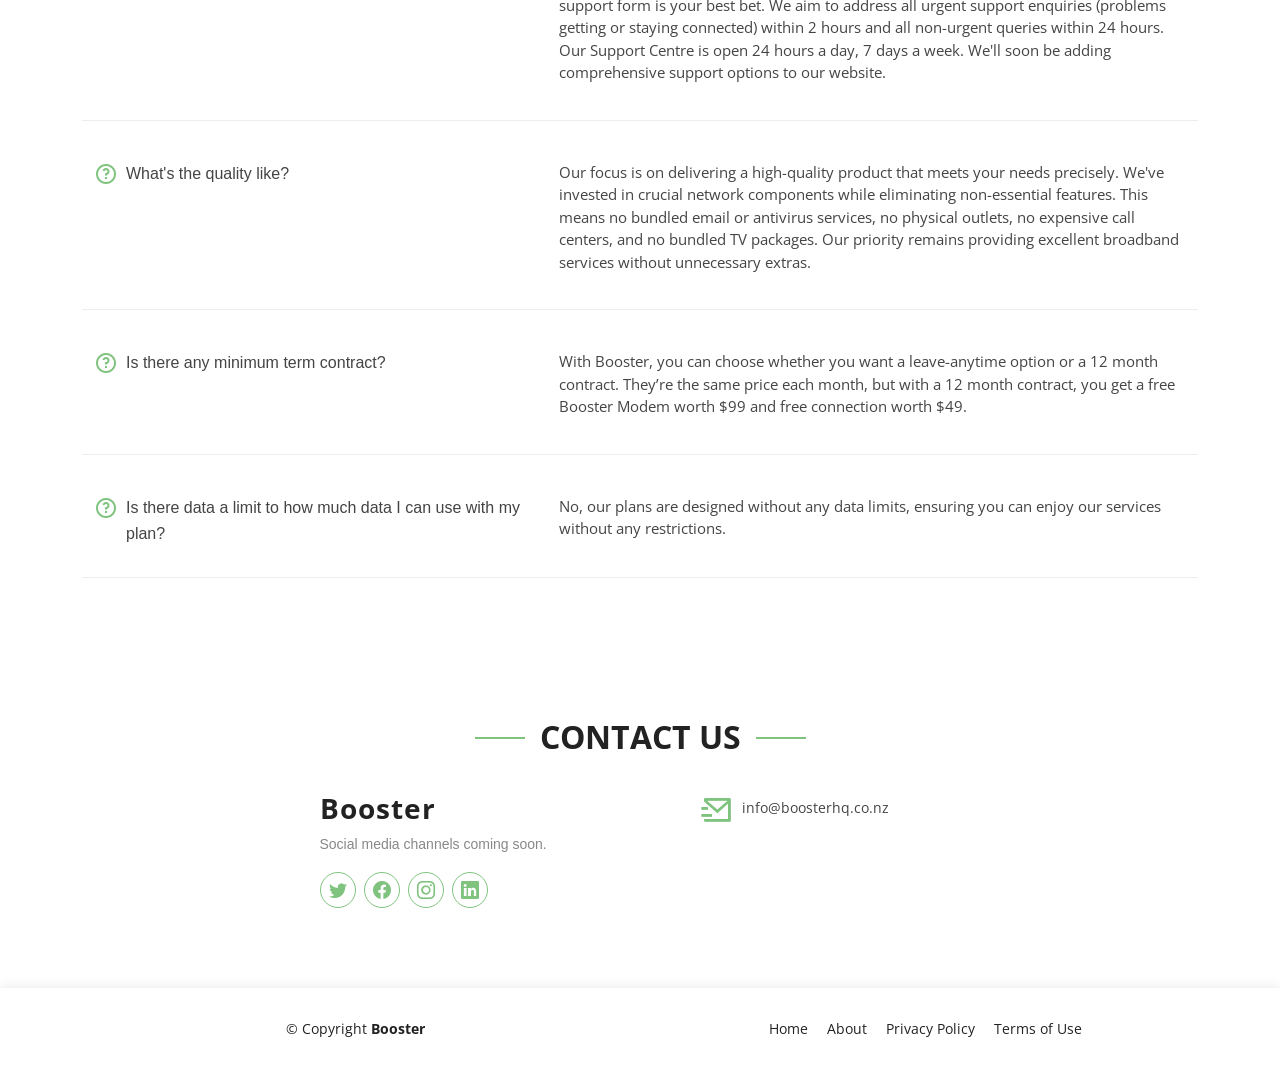
==== commit 69384c22: "update pricing" ====
--- a/index.html
+++ b/index.html
@@ -142,10 +142,10 @@
 
           <div class="box" data-aos="zoom-in-right" data-aos-delay="200">
             <h3>Fibre Starter</h3>
-            <h4><sup>$</sup>54.99<span> / month</span></h4>
-            <ul>
-              <li>50Mbps down <sup>†</sup> </li>
-              <li>10Mbps up<sup>†</sup> </li>
+            <h4><sup>$</sup>62.99<span> / month</span></h4>
+            <ul>
+              <li>100Mbps down <sup>†</sup> </li>
+              <li>20Mbps up<sup>†</sup> </li>
               <li>Lite users. Web browsing, email, basic video streaming.</li>
               <li> Connection and termination fees may apply.</li>
             </ul>
@@ -156,10 +156,10 @@
 
           <div class="box recommended" data-aos="zoom-in" data-aos-delay="100">
             <h3>Fibre Favourite</h3>
-            <h4><sup>$</sup>84.99<span> / month</span></h4>
-            <ul>
-              <li>303Mbps down <sup>†</sup> </li>
-              <li>108Mbps up<sup>†</sup> </li>
+            <h4><sup>$</sup>92.99<span> / month</span></h4>
+            <ul>
+              <li>500Mbps down <sup>†</sup> </li>
+              <li>100Mbps up<sup>†</sup> </li>
               <li>Medium users. 4K UHD streaming, gaming, video conferencing.</li>
               <li>Connection and termination fees may apply.</li>
             </ul>
@@ -170,9 +170,9 @@
 
           <div class="box" data-aos="zoom-in" data-aos-delay="100">
             <h3>Fibre Max</h3>
-            <h4><sup>$</sup>99.99<span> / month</span></h4>
-            <ul>
-              <li>900Mbps down <sup>†</sup> </li>
+            <h4><sup>$</sup>112.99<span> / month</span></h4>
+            <ul>
+              <li>920Mbps down <sup>†</sup> </li>
               <li>500Mbps up<sup>†</sup> </li>
               <li>Users with lots of devices downloading and uploading.</li>
               <li>4K UHD streaming, gaming, video conferencing. </li>
@@ -186,7 +186,7 @@
 
           <div class="box" data-aos="zoom-in" data-aos-delay="100">
             <h3>Hyper Fibre 2</h3>
-            <h4><sup>$</sup>134.99<span> / month</span></h4>
+            <h4><span>Price depends on your location, chat with us!</span></h4>
             <ul>
               <li>2000Mbps down <sup>†</sup> </li>
               <li>2000Mbps up<sup>†</sup> </li>
@@ -201,7 +201,7 @@
 
           <div class="box" data-aos="zoom-in" data-aos-delay="100">
             <h3>Hyper Fibre 4</h3>
-            <h4><sup>$</sup>169.99<span> / month</span></h4>
+            <h4><span>Price depends on your location, chat with us!</span></h4>
             <ul>
               <li>4000Mbps down <sup>†</sup> </li>
               <li>4000Mbps up<sup>†</sup> </li>
